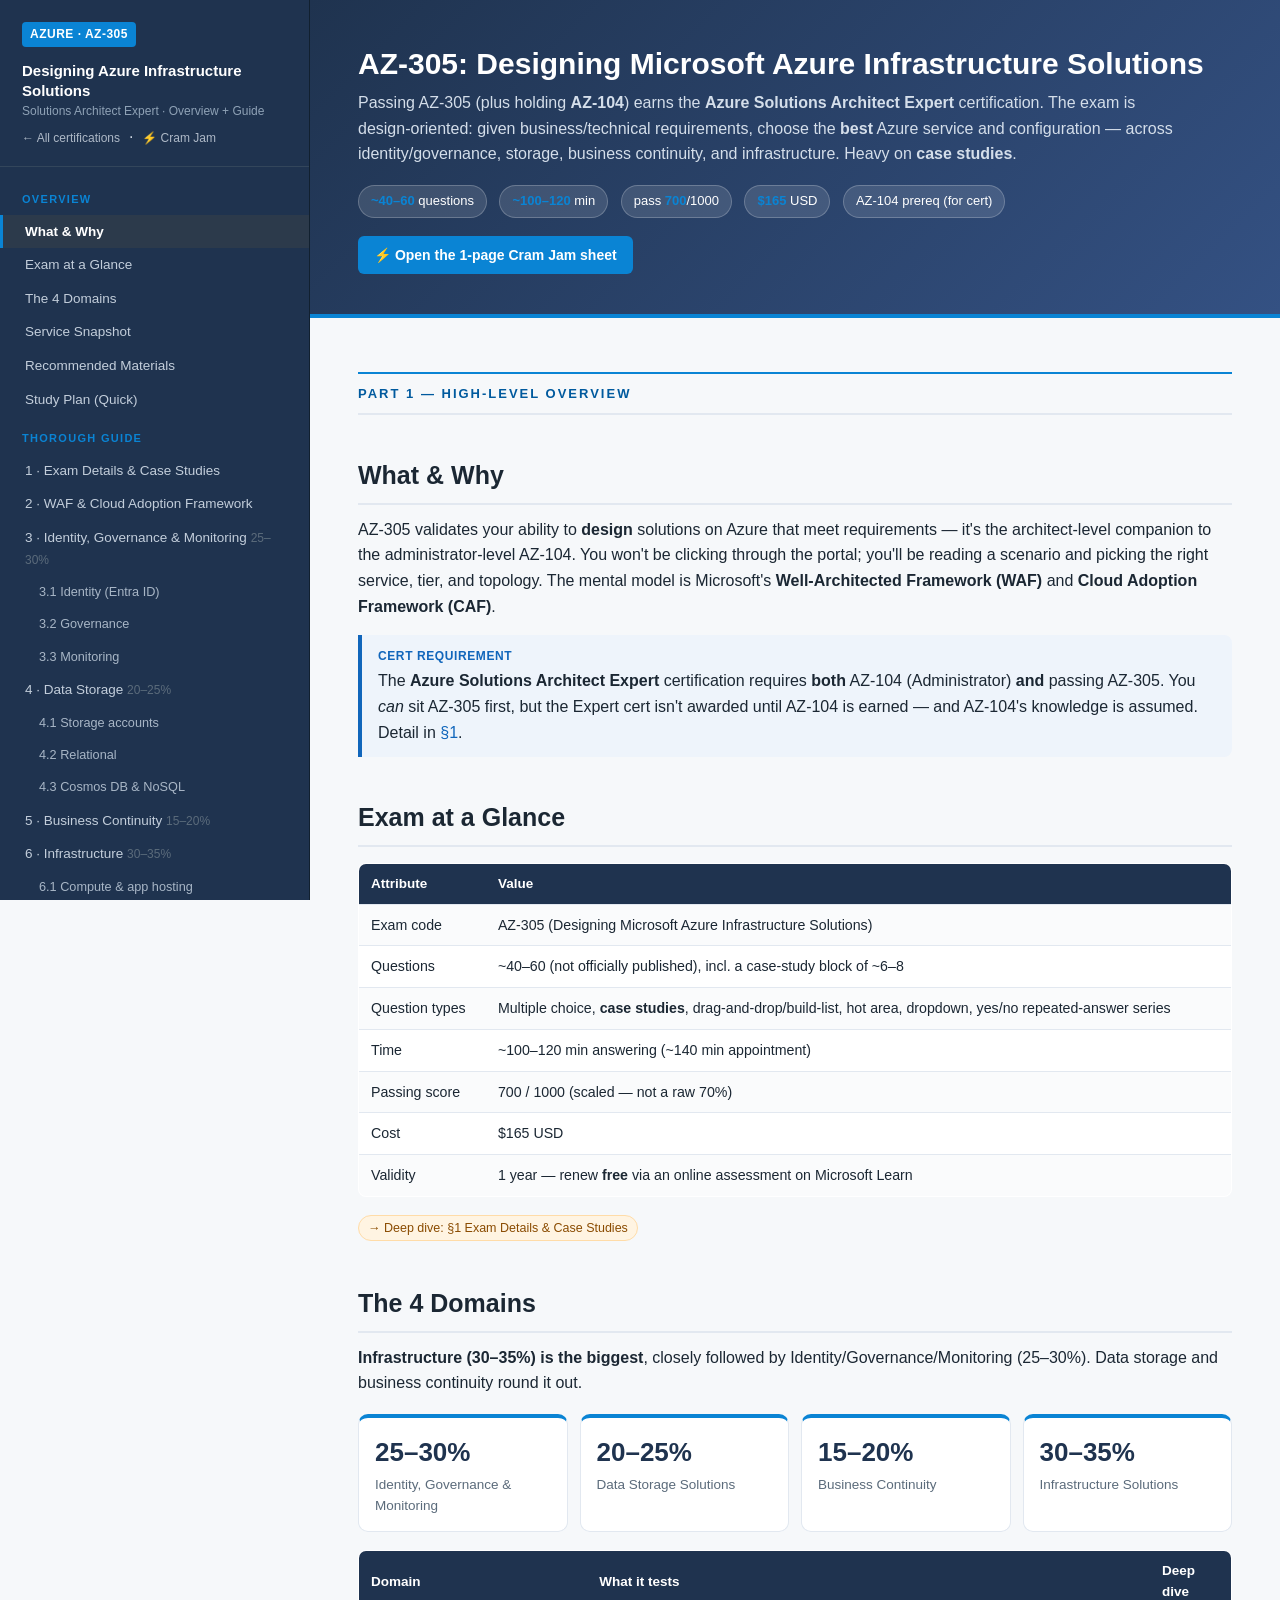
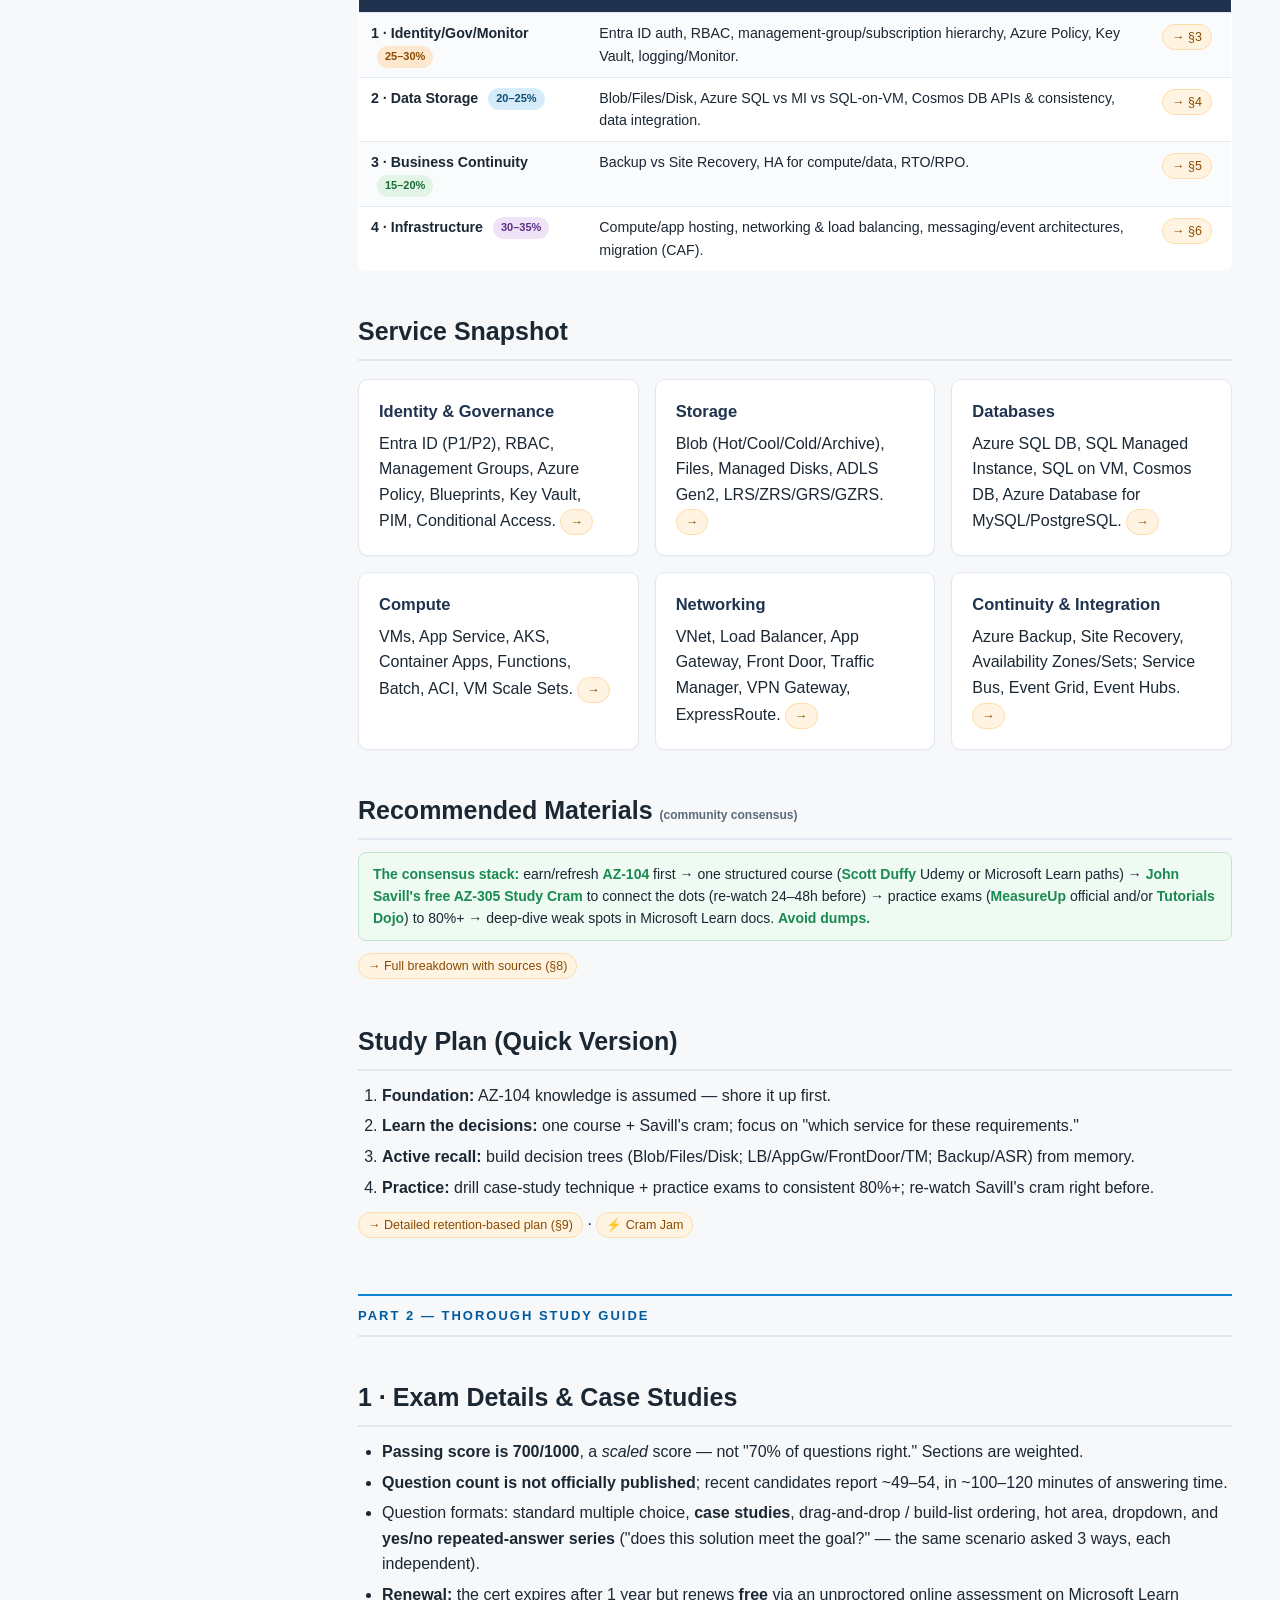
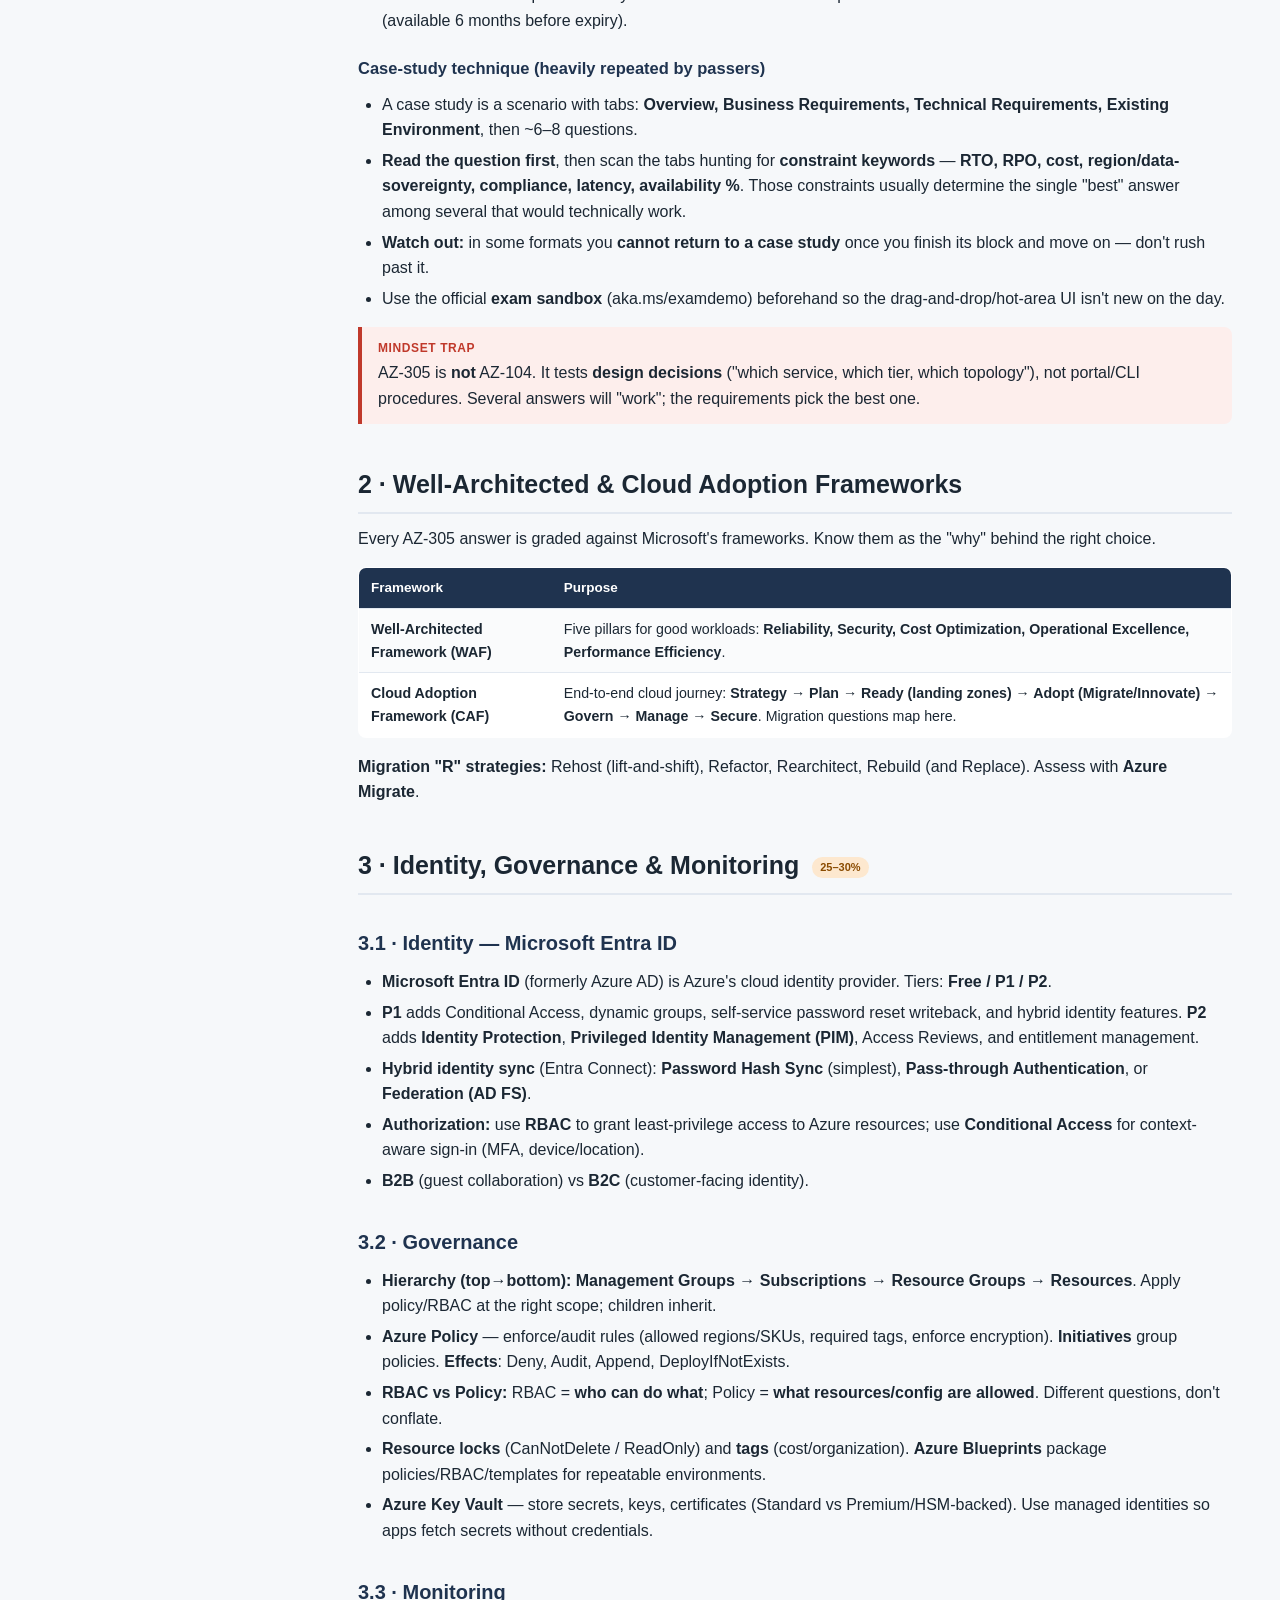
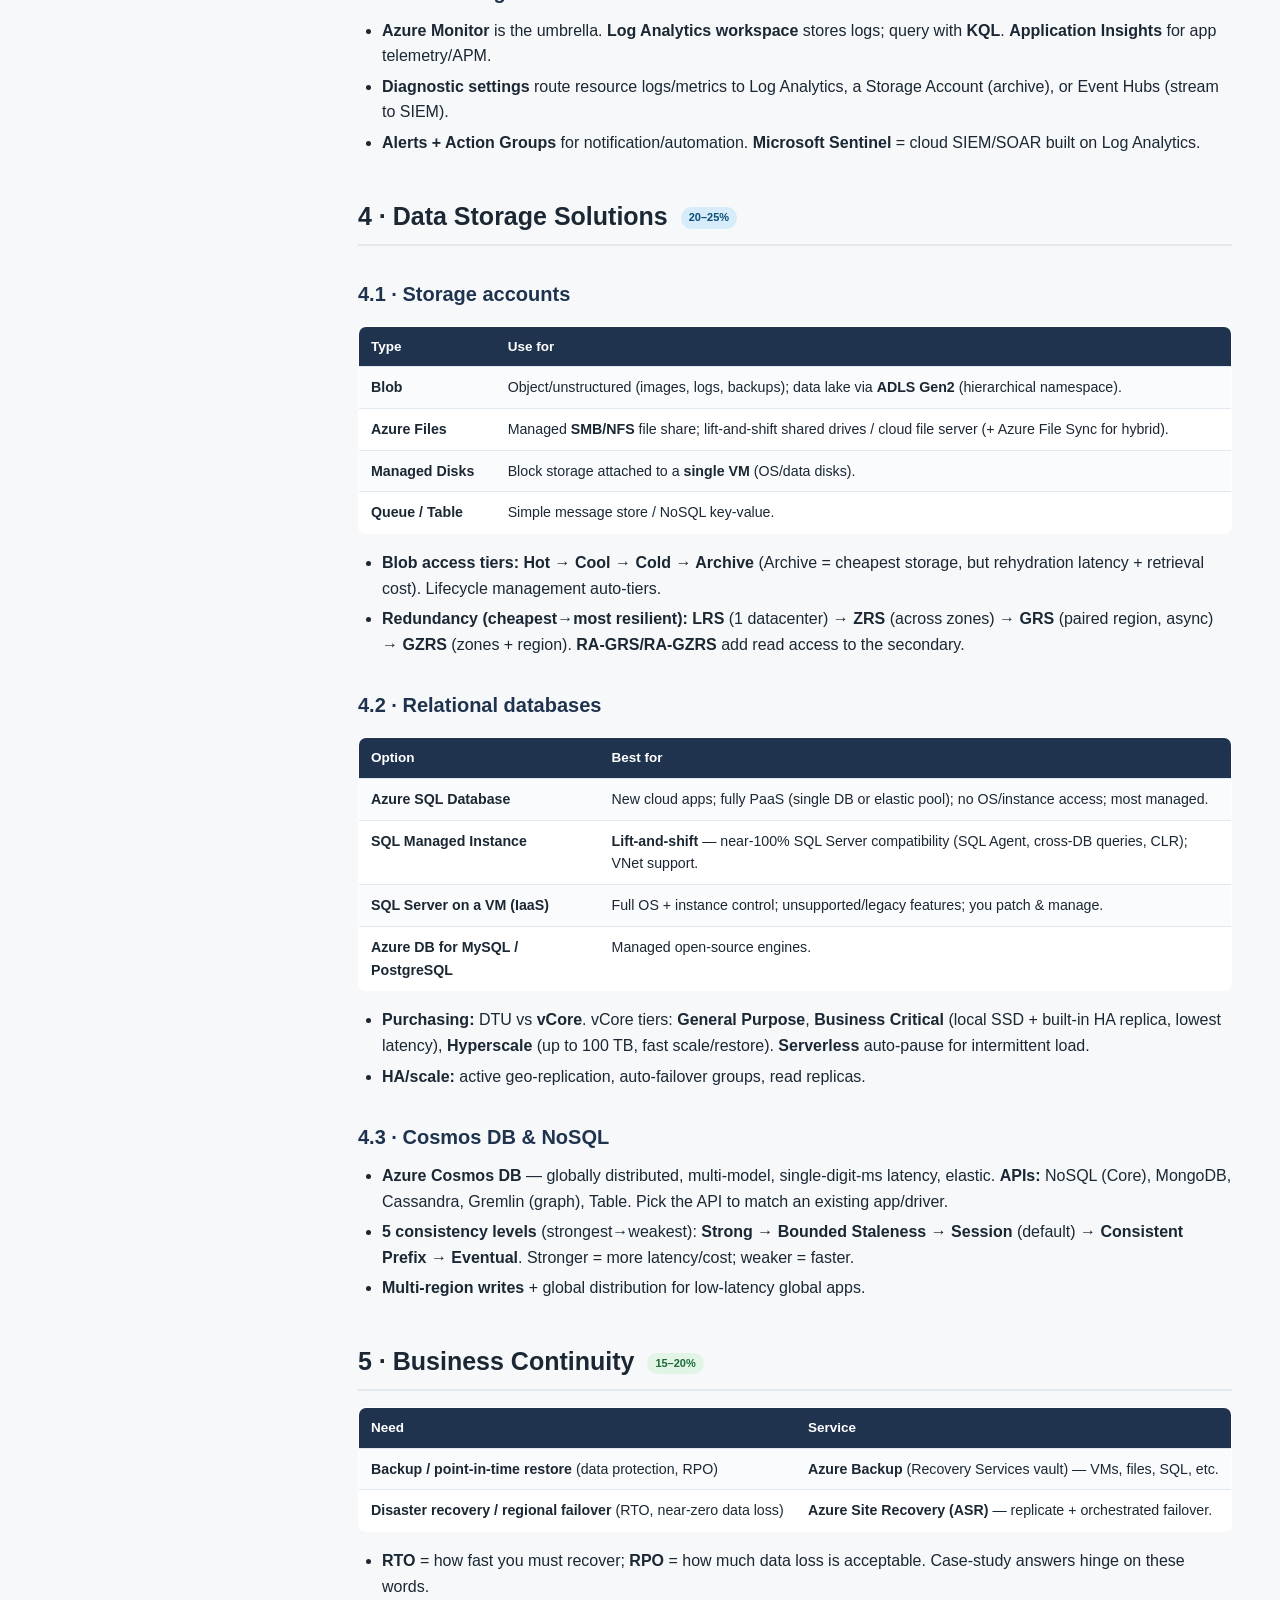
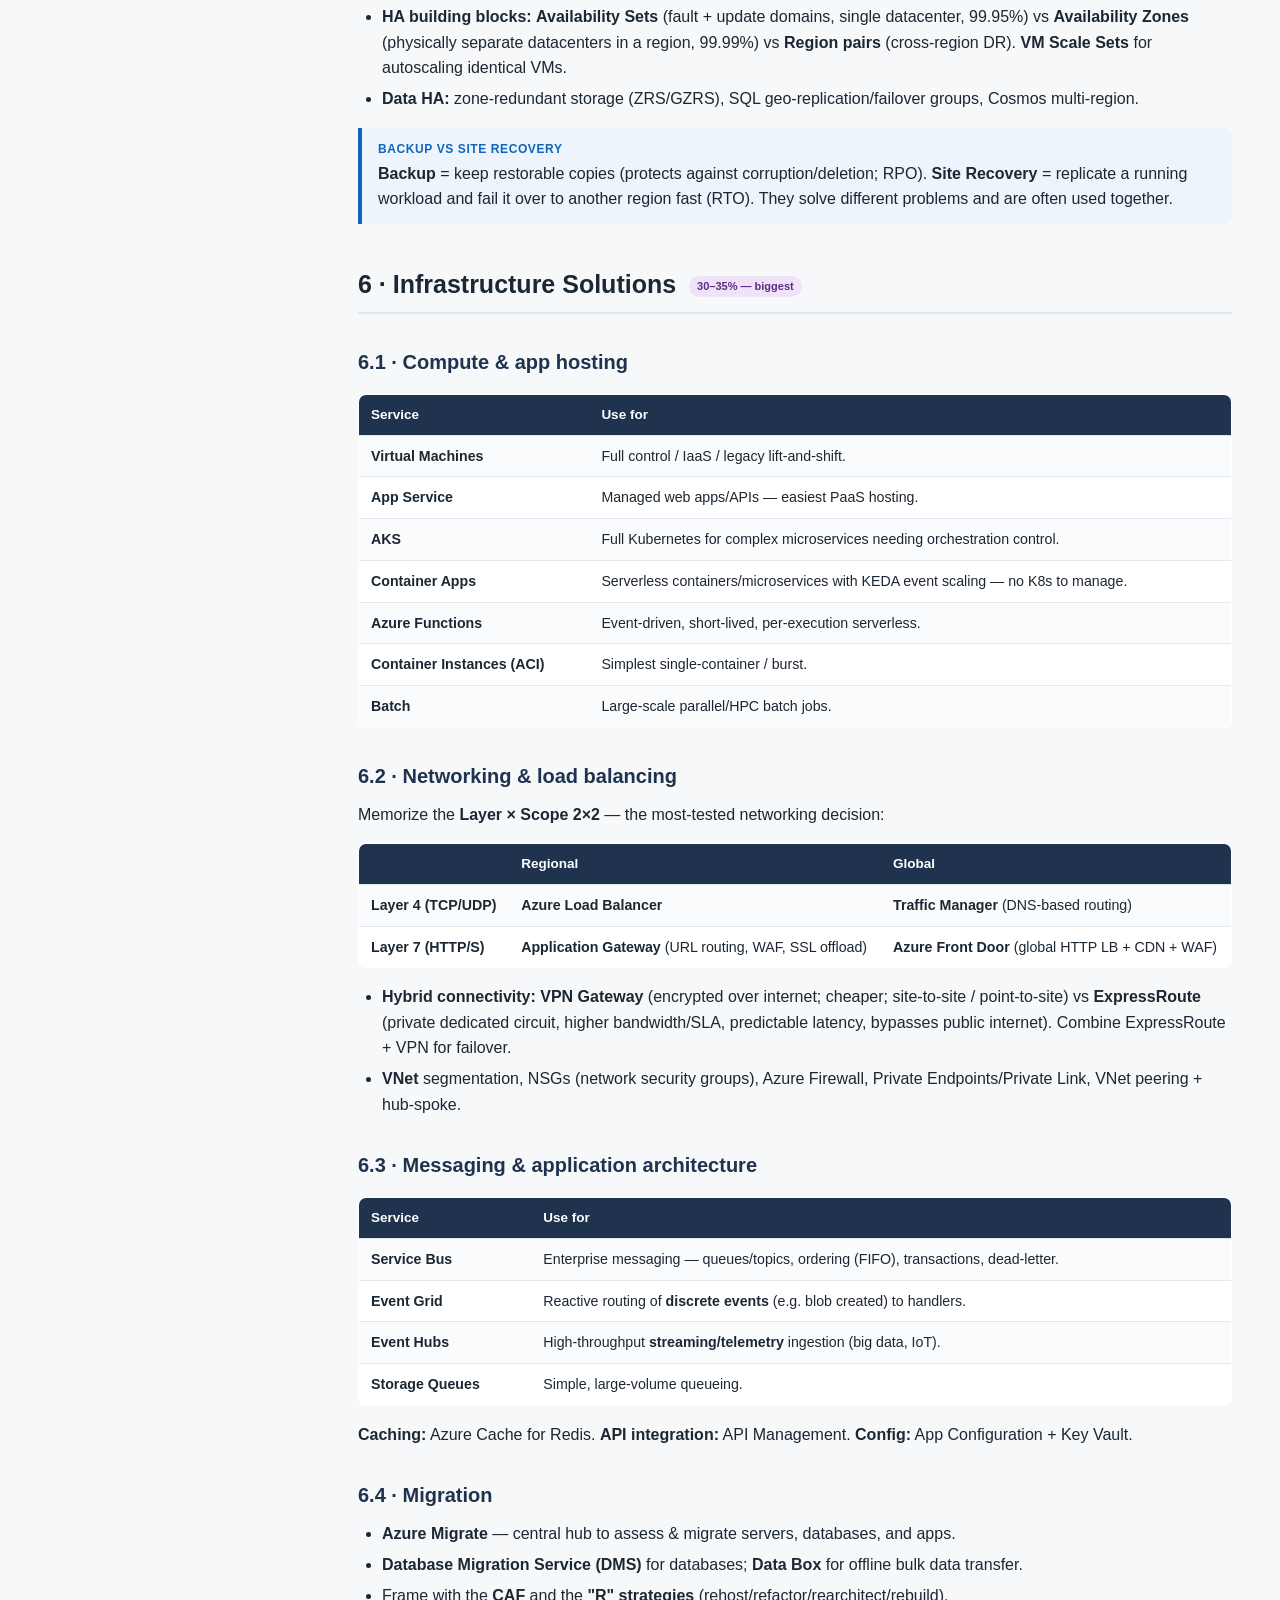
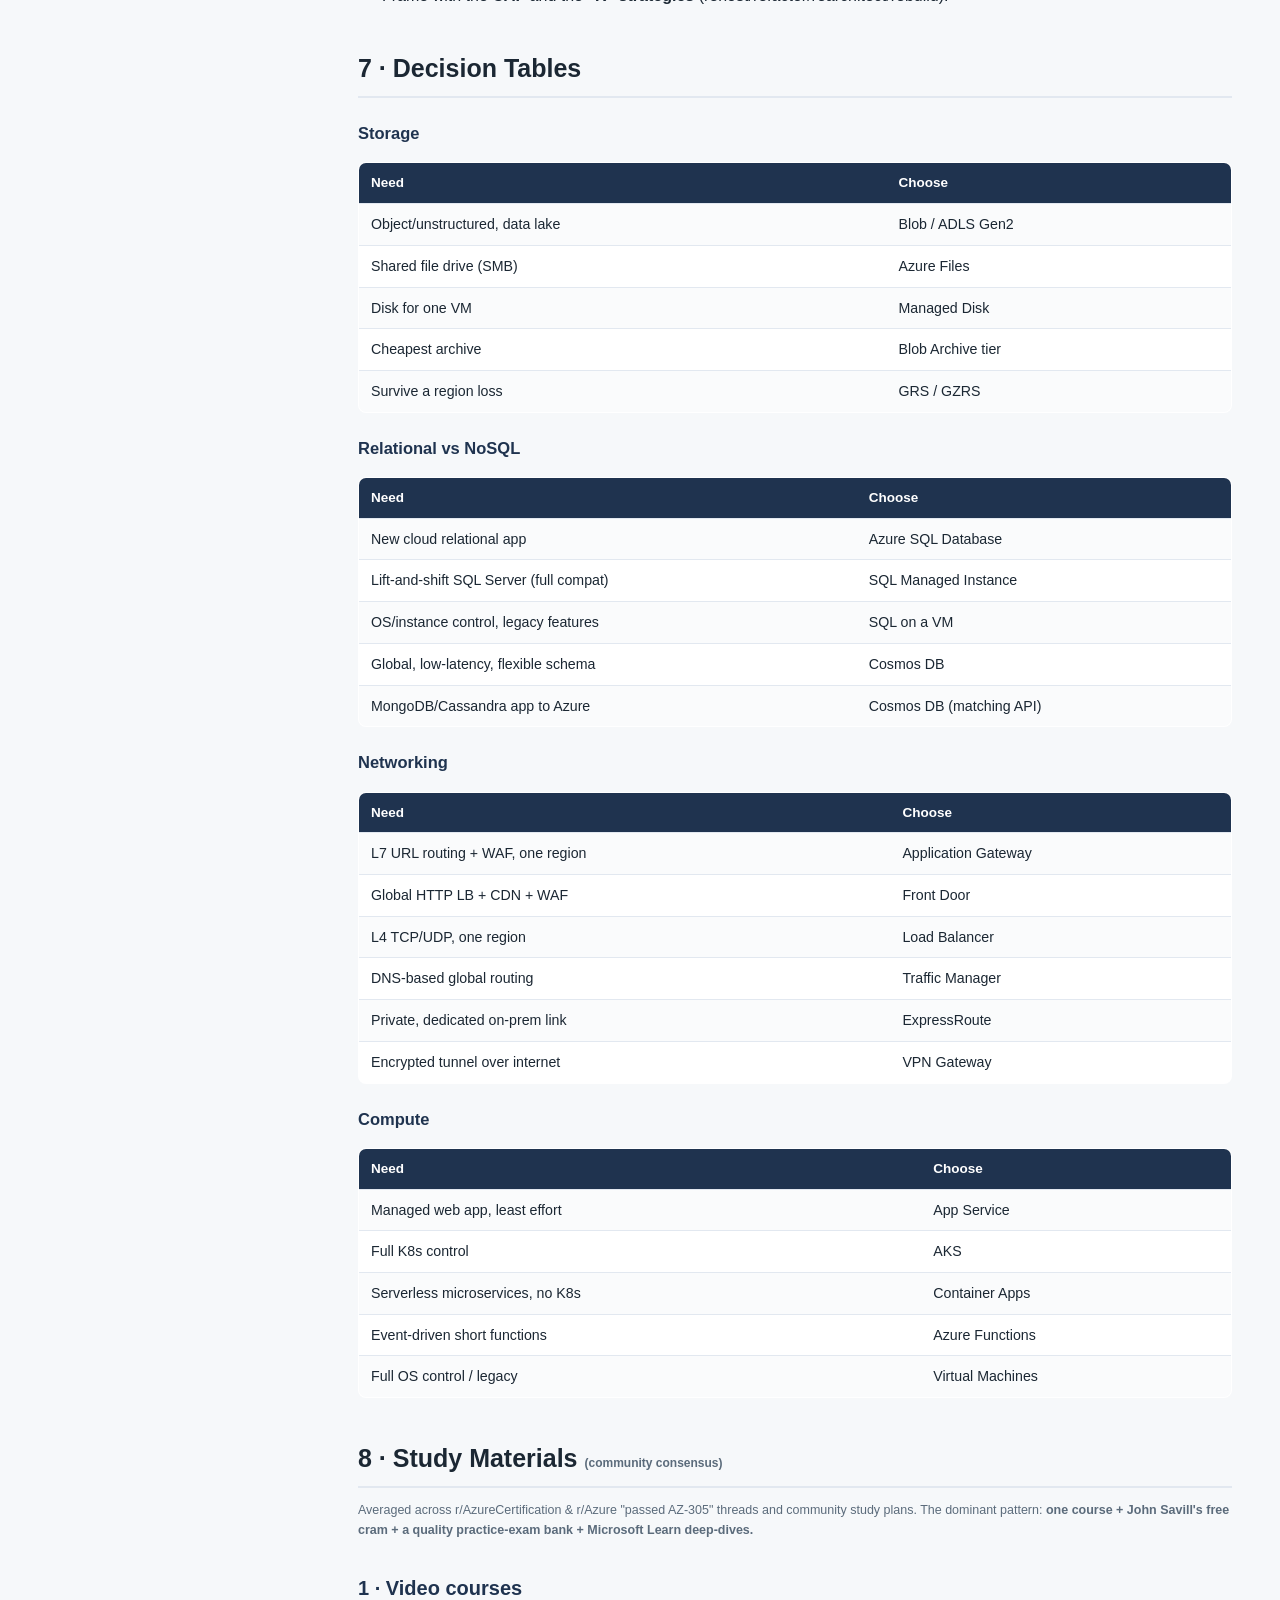
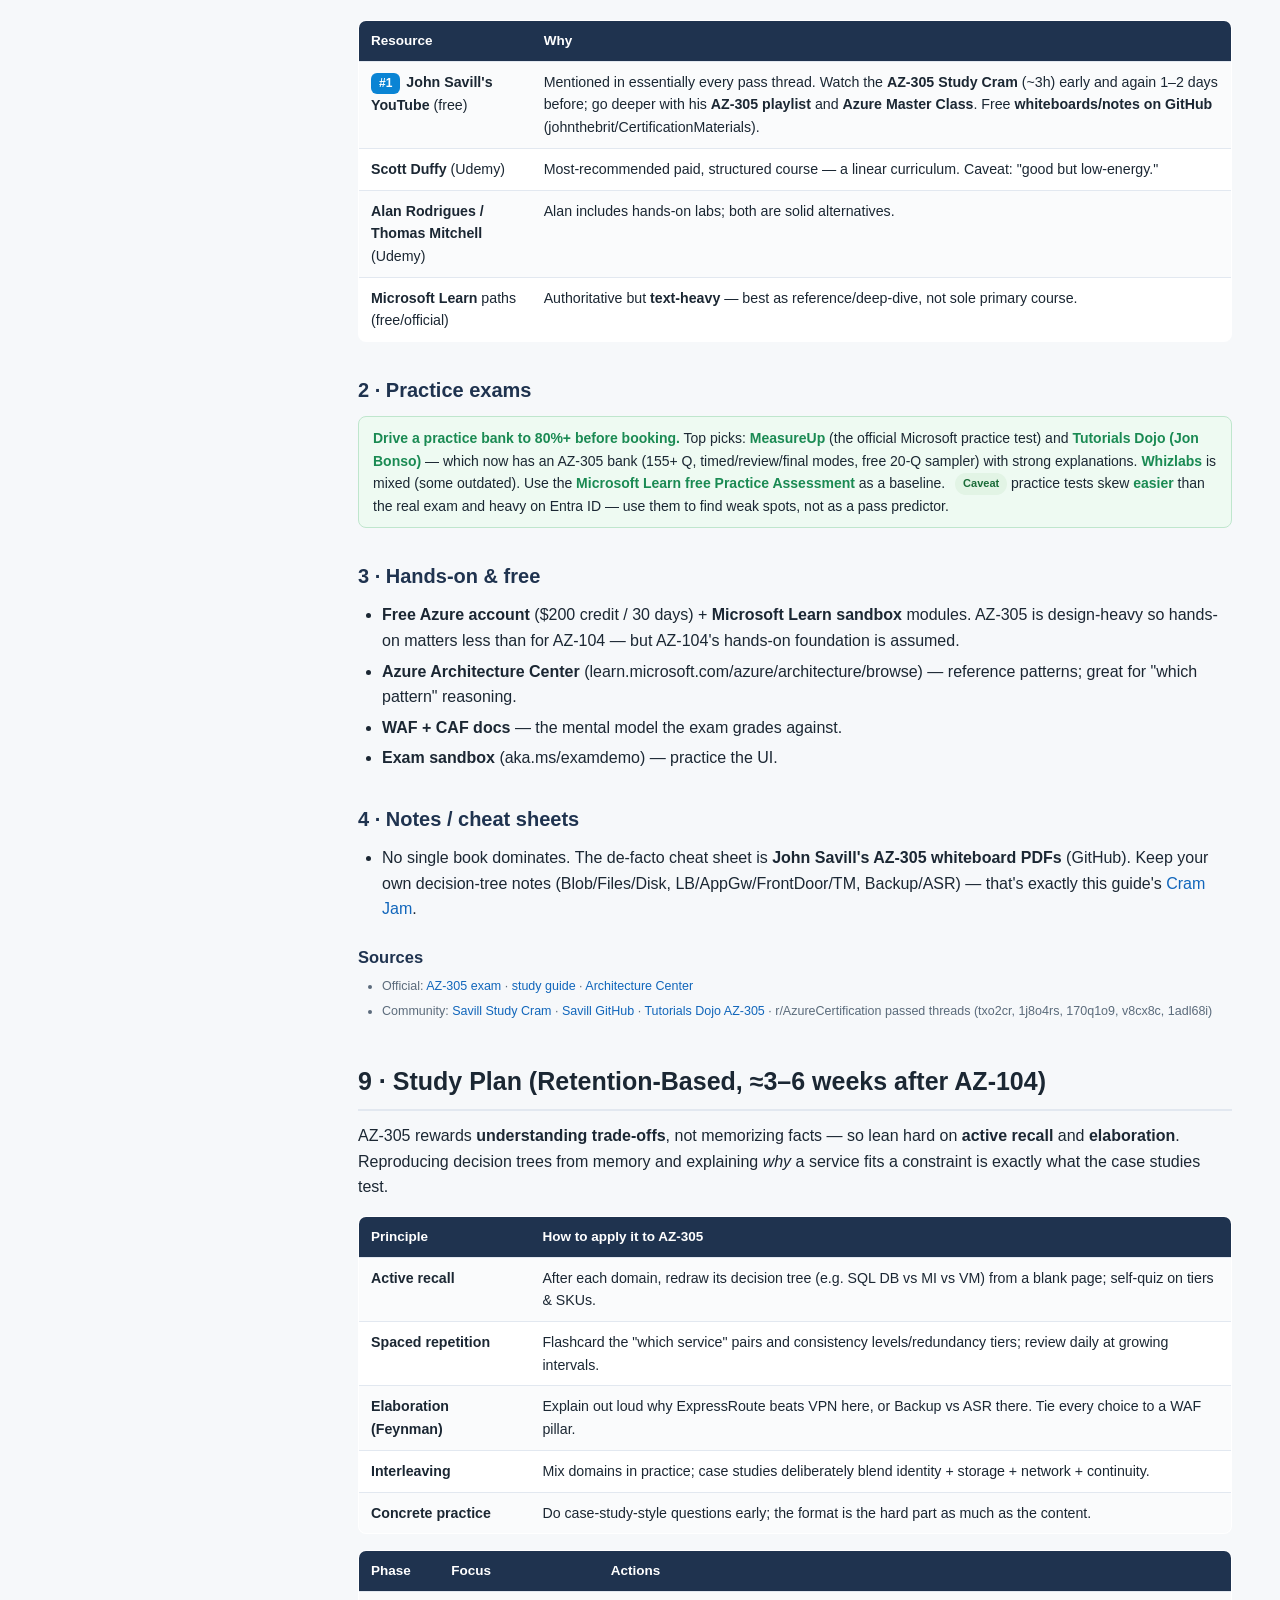
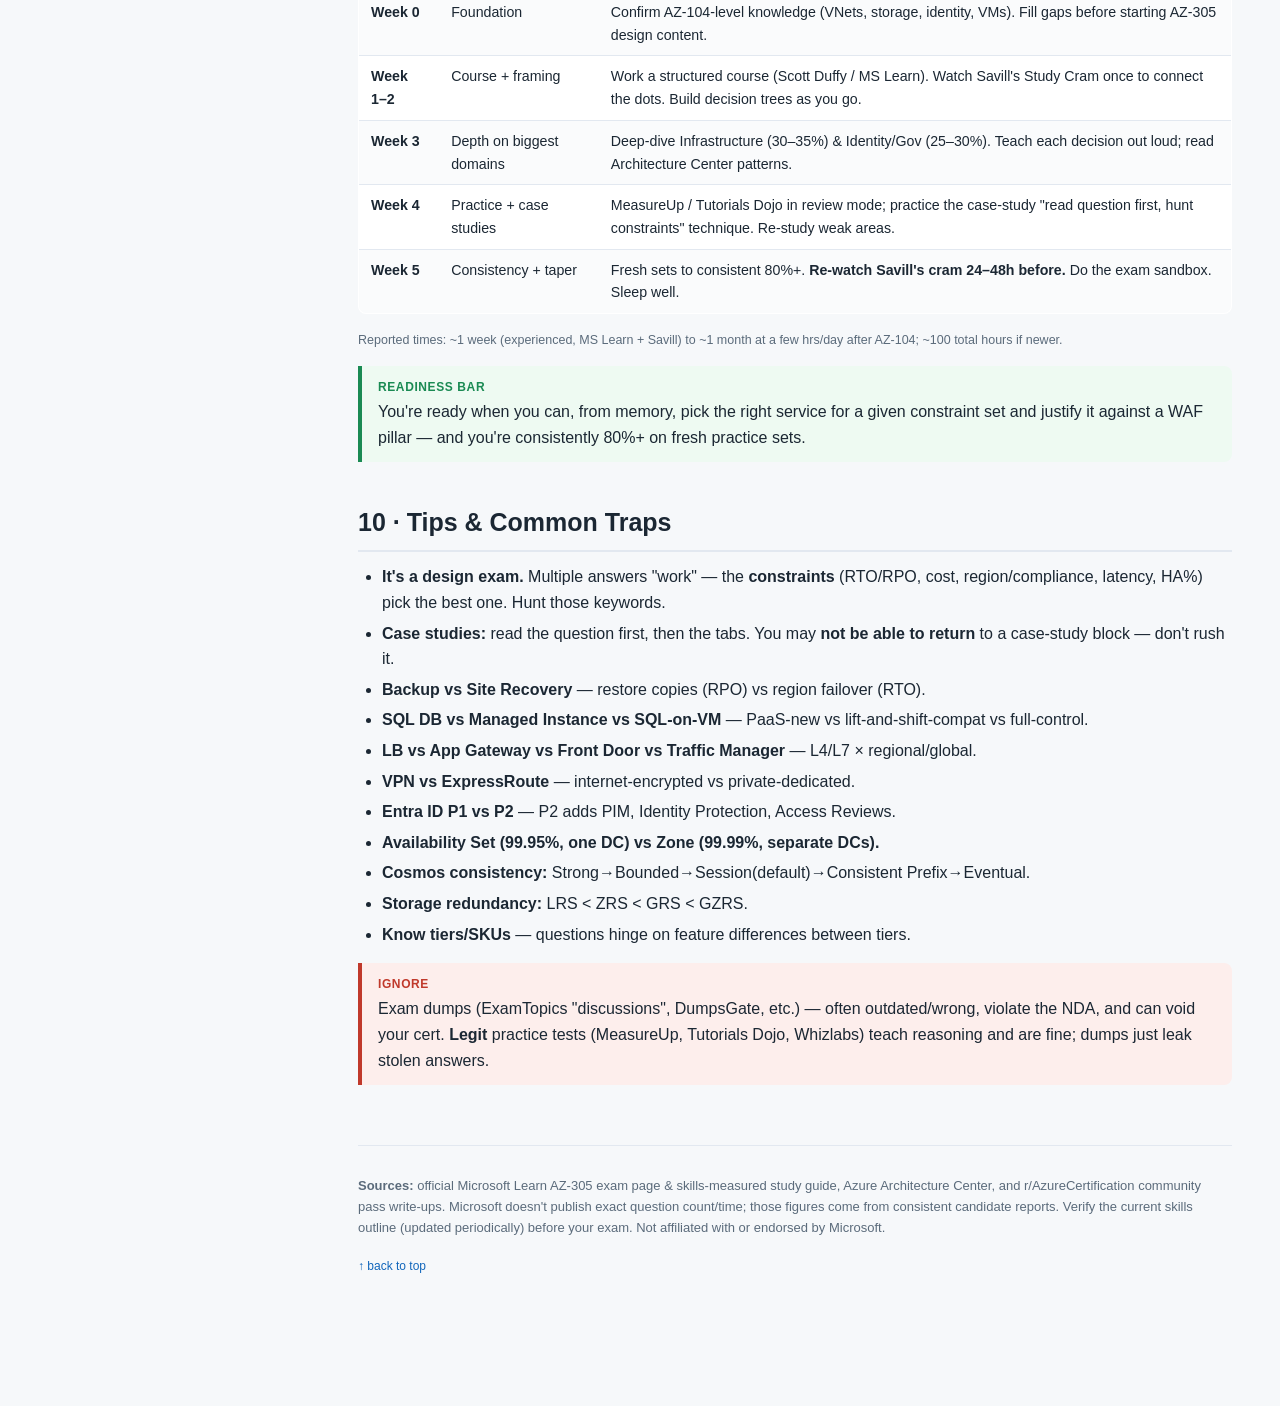
==== az-305/index.html @ c772eaa3 "Add Splunk, Security+, AZ-305, Terraform guides + cram sheets; update README Four new certification " ====
<!DOCTYPE html>
<html lang="en">
<head>
<meta charset="UTF-8">
<meta name="viewport" content="width=device-width, initial-scale=1.0">
<title>AZ-305 Designing Azure Infrastructure Solutions — Study Guide</title>
<link rel="stylesheet" href="../assets/style.css">
</head>
<body class="theme-azure">
<div class="layout">

  <nav class="sidebar" id="sidebar">
    <div class="brand">
      <span class="logo">AZURE · AZ-305</span>
      <h1>Designing Azure Infrastructure Solutions</h1>
      <div class="sub">Solutions Architect Expert · Overview + Guide</div>
      <a class="home" href="../index.html">← All certifications</a> &nbsp;·&nbsp; <a class="home" href="cram.html">⚡ Cram Jam</a>
    </div>
    <div class="toc" id="toc">
      <div class="group-label">Overview</div>
      <a href="#ov-intro">What &amp; Why</a>
      <a href="#ov-glance">Exam at a Glance</a>
      <a href="#ov-domains">The 4 Domains</a>
      <a href="#ov-services">Service Snapshot</a>
      <a href="#ov-materials">Recommended Materials</a>
      <a href="#ov-plan">Study Plan (Quick)</a>

      <div class="group-label">Thorough Guide</div>
      <a href="#t-exam">1 · Exam Details &amp; Case Studies</a>
      <a href="#t-frameworks">2 · WAF &amp; Cloud Adoption Framework</a>
      <a href="#t-d1">3 · Identity, Governance &amp; Monitoring <span class="kbd">25–30%</span></a>
      <a href="#d1-identity" class="lvl2">3.1 Identity (Entra ID)</a>
      <a href="#d1-gov" class="lvl2">3.2 Governance</a>
      <a href="#d1-mon" class="lvl2">3.3 Monitoring</a>
      <a href="#t-d2">4 · Data Storage <span class="kbd">20–25%</span></a>
      <a href="#d2-storage" class="lvl2">4.1 Storage accounts</a>
      <a href="#d2-rel" class="lvl2">4.2 Relational</a>
      <a href="#d2-nosql" class="lvl2">4.3 Cosmos DB &amp; NoSQL</a>
      <a href="#t-d3">5 · Business Continuity <span class="kbd">15–20%</span></a>
      <a href="#t-d4">6 · Infrastructure <span class="kbd">30–35%</span></a>
      <a href="#d4-compute" class="lvl2">6.1 Compute &amp; app hosting</a>
      <a href="#d4-network" class="lvl2">6.2 Networking &amp; LB</a>
      <a href="#d4-app" class="lvl2">6.3 Messaging &amp; app arch</a>
      <a href="#d4-migrate" class="lvl2">6.4 Migration</a>
      <a href="#t-decision">7 · Decision Tables</a>
      <a href="#t-materials">8 · Study Materials</a>
      <a href="#t-plan">9 · Study Plan (Retention)</a>
      <a href="#t-tips">10 · Tips &amp; Traps</a>
    </div>
  </nav>

  <main class="content">
    <div class="hero">
      <h1>AZ-305: Designing Microsoft Azure Infrastructure Solutions</h1>
      <p>Passing AZ-305 (plus holding <b>AZ-104</b>) earns the <b>Azure Solutions Architect Expert</b> certification. The exam is design-oriented: given business/technical requirements, choose the <b>best</b> Azure service and configuration — across identity/governance, storage, business continuity, and infrastructure. Heavy on <b>case studies</b>.</p>
      <span class="pill"><b>~40–60</b> questions</span>
      <span class="pill"><b>~100–120</b> min</span>
      <span class="pill">pass <b>700</b>/1000</span>
      <span class="pill"><b>$165</b> USD</span>
      <span class="pill">AZ-104 prereq (for cert)</span>
      <div><a class="crambtn" href="cram.html">⚡ Open the 1-page Cram Jam sheet</a></div>
    </div>

    <!-- OVERVIEW -->
    <h2 class="part">Part 1 — High-Level Overview</h2>

    <section id="ov-intro">
      <h2>What &amp; Why</h2>
      <p>AZ-305 validates your ability to <b>design</b> solutions on Azure that meet requirements — it's the architect-level companion to the administrator-level AZ-104. You won't be clicking through the portal; you'll be reading a scenario and picking the right service, tier, and topology. The mental model is Microsoft's <b>Well-Architected Framework (WAF)</b> and <b>Cloud Adoption Framework (CAF)</b>.</p>
      <div class="callout note"><span class="lbl">Cert requirement</span> The <b>Azure Solutions Architect Expert</b> certification requires <b>both</b> AZ-104 (Administrator) <b>and</b> passing AZ-305. You <i>can</i> sit AZ-305 first, but the Expert cert isn't awarded until AZ-104 is earned — and AZ-104's knowledge is assumed. Detail in <a href="#t-exam">§1</a>.</div>
    </section>

    <section id="ov-glance">
      <h2>Exam at a Glance</h2>
      <table>
        <tr><th>Attribute</th><th>Value</th></tr>
        <tr><td>Exam code</td><td>AZ-305 (Designing Microsoft Azure Infrastructure Solutions)</td></tr>
        <tr><td>Questions</td><td>~40–60 (not officially published), incl. a case-study block of ~6–8</td></tr>
        <tr><td>Question types</td><td>Multiple choice, <b>case studies</b>, drag-and-drop/build-list, hot area, dropdown, yes/no repeated-answer series</td></tr>
        <tr><td>Time</td><td>~100–120 min answering (~140 min appointment)</td></tr>
        <tr><td>Passing score</td><td>700 / 1000 (scaled — not a raw 70%)</td></tr>
        <tr><td>Cost</td><td>$165 USD</td></tr>
        <tr><td>Validity</td><td>1 year — renew <b>free</b> via an online assessment on Microsoft Learn</td></tr>
      </table>
      <p><a class="jump" href="#t-exam">→ Deep dive: §1 Exam Details &amp; Case Studies</a></p>
    </section>

    <section id="ov-domains">
      <h2>The 4 Domains</h2>
      <p><b>Infrastructure (30–35%) is the biggest</b>, closely followed by Identity/Governance/Monitoring (25–30%). Data storage and business continuity round it out.</p>
      <div class="domain-band">
        <div class="db"><div class="pct">25–30%</div><div class="nm">Identity, Governance &amp; Monitoring</div></div>
        <div class="db"><div class="pct">20–25%</div><div class="nm">Data Storage Solutions</div></div>
        <div class="db"><div class="pct">15–20%</div><div class="nm">Business Continuity</div></div>
        <div class="db"><div class="pct">30–35%</div><div class="nm">Infrastructure Solutions</div></div>
      </div>
      <table>
        <tr><th>Domain</th><th>What it tests</th><th>Deep dive</th></tr>
        <tr><td><b>1 · Identity/Gov/Monitor</b> <span class="tag d1">25–30%</span></td><td>Entra ID auth, RBAC, management-group/subscription hierarchy, Azure Policy, Key Vault, logging/Monitor.</td><td><a class="jump" href="#t-d1">→ §3</a></td></tr>
        <tr><td><b>2 · Data Storage</b> <span class="tag d2">20–25%</span></td><td>Blob/Files/Disk, Azure SQL vs MI vs SQL-on-VM, Cosmos DB APIs &amp; consistency, data integration.</td><td><a class="jump" href="#t-d2">→ §4</a></td></tr>
        <tr><td><b>3 · Business Continuity</b> <span class="tag d3">15–20%</span></td><td>Backup vs Site Recovery, HA for compute/data, RTO/RPO.</td><td><a class="jump" href="#t-d3">→ §5</a></td></tr>
        <tr><td><b>4 · Infrastructure</b> <span class="tag d4">30–35%</span></td><td>Compute/app hosting, networking &amp; load balancing, messaging/event architectures, migration (CAF).</td><td><a class="jump" href="#t-d4">→ §6</a></td></tr>
      </table>
    </section>

    <section id="ov-services">
      <h2>Service Snapshot</h2>
      <div class="grid">
        <div class="card"><h4>Identity &amp; Governance</h4>Entra ID (P1/P2), RBAC, Management Groups, Azure Policy, Blueprints, Key Vault, PIM, Conditional Access. <a class="jump" href="#t-d1">→</a></div>
        <div class="card"><h4>Storage</h4>Blob (Hot/Cool/Cold/Archive), Files, Managed Disks, ADLS Gen2, LRS/ZRS/GRS/GZRS. <a class="jump" href="#d2-storage">→</a></div>
        <div class="card"><h4>Databases</h4>Azure SQL DB, SQL Managed Instance, SQL on VM, Cosmos DB, Azure Database for MySQL/PostgreSQL. <a class="jump" href="#d2-rel">→</a></div>
        <div class="card"><h4>Compute</h4>VMs, App Service, AKS, Container Apps, Functions, Batch, ACI, VM Scale Sets. <a class="jump" href="#d4-compute">→</a></div>
        <div class="card"><h4>Networking</h4>VNet, Load Balancer, App Gateway, Front Door, Traffic Manager, VPN Gateway, ExpressRoute. <a class="jump" href="#d4-network">→</a></div>
        <div class="card"><h4>Continuity &amp; Integration</h4>Azure Backup, Site Recovery, Availability Zones/Sets; Service Bus, Event Grid, Event Hubs. <a class="jump" href="#t-d3">→</a></div>
      </div>
    </section>

    <section id="ov-materials">
      <h2>Recommended Materials <span class="kbd">(community consensus)</span></h2>
      <div class="consensus"><b>The consensus stack:</b> earn/refresh <b>AZ-104</b> first → one structured course (<b>Scott Duffy</b> Udemy or Microsoft Learn paths) → <b>John Savill's free AZ-305 Study Cram</b> to connect the dots (re-watch 24–48h before) → practice exams (<b>MeasureUp</b> official and/or <b>Tutorials Dojo</b>) to 80%+ → deep-dive weak spots in Microsoft Learn docs. <b>Avoid dumps.</b></div>
      <p><a class="jump" href="#t-materials">→ Full breakdown with sources (§8)</a></p>
    </section>

    <section id="ov-plan">
      <h2>Study Plan (Quick Version)</h2>
      <ol>
        <li><b>Foundation:</b> AZ-104 knowledge is assumed — shore it up first.</li>
        <li><b>Learn the decisions:</b> one course + Savill's cram; focus on "which service for these requirements."</li>
        <li><b>Active recall:</b> build decision trees (Blob/Files/Disk; LB/AppGw/FrontDoor/TM; Backup/ASR) from memory.</li>
        <li><b>Practice:</b> drill case-study technique + practice exams to consistent 80%+; re-watch Savill's cram right before.</li>
      </ol>
      <p><a class="jump" href="#t-plan">→ Detailed retention-based plan (§9)</a> · <a class="jump" href="cram.html">⚡ Cram Jam</a></p>
    </section>

    <!-- THOROUGH -->
    <h2 class="part">Part 2 — Thorough Study Guide</h2>

    <section id="t-exam">
      <h2>1 · Exam Details &amp; Case Studies</h2>
      <ul>
        <li><b>Passing score is 700/1000</b>, a <i>scaled</i> score — not "70% of questions right." Sections are weighted.</li>
        <li><b>Question count is not officially published</b>; recent candidates report ~49–54, in ~100–120 minutes of answering time.</li>
        <li>Question formats: standard multiple choice, <b>case studies</b>, drag-and-drop / build-list ordering, hot area, dropdown, and <b>yes/no repeated-answer series</b> ("does this solution meet the goal?" — the same scenario asked 3 ways, each independent).</li>
        <li><b>Renewal:</b> the cert expires after 1 year but renews <b>free</b> via an unproctored online assessment on Microsoft Learn (available 6 months before expiry).</li>
      </ul>
      <h4>Case-study technique (heavily repeated by passers)</h4>
      <ul>
        <li>A case study is a scenario with tabs: <b>Overview, Business Requirements, Technical Requirements, Existing Environment</b>, then ~6–8 questions.</li>
        <li><b>Read the question first</b>, then scan the tabs hunting for <b>constraint keywords</b> — <b>RTO, RPO, cost, region/data-sovereignty, compliance, latency, availability %</b>. Those constraints usually determine the single "best" answer among several that would technically work.</li>
        <li><b>Watch out:</b> in some formats you <b>cannot return to a case study</b> once you finish its block and move on — don't rush past it.</li>
        <li>Use the official <b>exam sandbox</b> (aka.ms/examdemo) beforehand so the drag-and-drop/hot-area UI isn't new on the day.</li>
      </ul>
      <div class="callout trap"><span class="lbl">Mindset trap</span> AZ-305 is <b>not</b> AZ-104. It tests <b>design decisions</b> ("which service, which tier, which topology"), not portal/CLI procedures. Several answers will "work"; the requirements pick the best one.</div>
    </section>

    <section id="t-frameworks">
      <h2>2 · Well-Architected &amp; Cloud Adoption Frameworks</h2>
      <p>Every AZ-305 answer is graded against Microsoft's frameworks. Know them as the "why" behind the right choice.</p>
      <table>
        <tr><th>Framework</th><th>Purpose</th></tr>
        <tr><td><b>Well-Architected Framework (WAF)</b></td><td>Five pillars for good workloads: <b>Reliability, Security, Cost Optimization, Operational Excellence, Performance Efficiency</b>.</td></tr>
        <tr><td><b>Cloud Adoption Framework (CAF)</b></td><td>End-to-end cloud journey: <b>Strategy → Plan → Ready (landing zones) → Adopt (Migrate/Innovate) → Govern → Manage → Secure</b>. Migration questions map here.</td></tr>
      </table>
      <p><b>Migration "R" strategies:</b> Rehost (lift-and-shift), Refactor, Rearchitect, Rebuild (and Replace). Assess with <b>Azure Migrate</b>.</p>
    </section>

    <!-- DOMAIN 1 -->
    <section id="t-d1">
      <h2>3 · Identity, Governance &amp; Monitoring <span class="tag d1">25–30%</span></h2>

      <h3 id="d1-identity">3.1 · Identity — Microsoft Entra ID</h3>
      <ul>
        <li><b>Microsoft Entra ID</b> (formerly Azure AD) is Azure's cloud identity provider. Tiers: <b>Free / P1 / P2</b>.</li>
        <li><b>P1</b> adds Conditional Access, dynamic groups, self-service password reset writeback, and hybrid identity features. <b>P2</b> adds <b>Identity Protection</b>, <b>Privileged Identity Management (PIM)</b>, Access Reviews, and entitlement management.</li>
        <li><b>Hybrid identity sync</b> (Entra Connect): <b>Password Hash Sync</b> (simplest), <b>Pass-through Authentication</b>, or <b>Federation (AD FS)</b>.</li>
        <li><b>Authorization:</b> use <b>RBAC</b> to grant least-privilege access to Azure resources; use <b>Conditional Access</b> for context-aware sign-in (MFA, device/location).</li>
        <li><b>B2B</b> (guest collaboration) vs <b>B2C</b> (customer-facing identity).</li>
      </ul>

      <h3 id="d1-gov">3.2 · Governance</h3>
      <ul>
        <li><b>Hierarchy (top→bottom):</b> <b>Management Groups → Subscriptions → Resource Groups → Resources</b>. Apply policy/RBAC at the right scope; children inherit.</li>
        <li><b>Azure Policy</b> — enforce/audit rules (allowed regions/SKUs, required tags, enforce encryption). <b>Initiatives</b> group policies. <b>Effects</b>: Deny, Audit, Append, DeployIfNotExists.</li>
        <li><b>RBAC vs Policy:</b> RBAC = <b>who can do what</b>; Policy = <b>what resources/config are allowed</b>. Different questions, don't conflate.</li>
        <li><b>Resource locks</b> (CanNotDelete / ReadOnly) and <b>tags</b> (cost/organization). <b>Azure Blueprints</b> package policies/RBAC/templates for repeatable environments.</li>
        <li><b>Azure Key Vault</b> — store secrets, keys, certificates (Standard vs Premium/HSM-backed). Use managed identities so apps fetch secrets without credentials.</li>
      </ul>

      <h3 id="d1-mon">3.3 · Monitoring</h3>
      <ul>
        <li><b>Azure Monitor</b> is the umbrella. <b>Log Analytics workspace</b> stores logs; query with <b>KQL</b>. <b>Application Insights</b> for app telemetry/APM.</li>
        <li><b>Diagnostic settings</b> route resource logs/metrics to Log Analytics, a Storage Account (archive), or Event Hubs (stream to SIEM).</li>
        <li><b>Alerts + Action Groups</b> for notification/automation. <b>Microsoft Sentinel</b> = cloud SIEM/SOAR built on Log Analytics.</li>
      </ul>
    </section>

    <!-- DOMAIN 2 -->
    <section id="t-d2">
      <h2>4 · Data Storage Solutions <span class="tag d2">20–25%</span></h2>

      <h3 id="d2-storage">4.1 · Storage accounts</h3>
      <table>
        <tr><th>Type</th><th>Use for</th></tr>
        <tr><td><b>Blob</b></td><td>Object/unstructured (images, logs, backups); data lake via <b>ADLS Gen2</b> (hierarchical namespace).</td></tr>
        <tr><td><b>Azure Files</b></td><td>Managed <b>SMB/NFS</b> file share; lift-and-shift shared drives / cloud file server (+ Azure File Sync for hybrid).</td></tr>
        <tr><td><b>Managed Disks</b></td><td>Block storage attached to a <b>single VM</b> (OS/data disks).</td></tr>
        <tr><td><b>Queue / Table</b></td><td>Simple message store / NoSQL key-value.</td></tr>
      </table>
      <ul>
        <li><b>Blob access tiers:</b> <b>Hot → Cool → Cold → Archive</b> (Archive = cheapest storage, but rehydration latency + retrieval cost). Lifecycle management auto-tiers.</li>
        <li><b>Redundancy (cheapest→most resilient):</b> <b>LRS</b> (1 datacenter) → <b>ZRS</b> (across zones) → <b>GRS</b> (paired region, async) → <b>GZRS</b> (zones + region). <b>RA-GRS/RA-GZRS</b> add read access to the secondary.</li>
      </ul>

      <h3 id="d2-rel">4.2 · Relational databases</h3>
      <table>
        <tr><th>Option</th><th>Best for</th></tr>
        <tr><td><b>Azure SQL Database</b></td><td>New cloud apps; fully PaaS (single DB or elastic pool); no OS/instance access; most managed.</td></tr>
        <tr><td><b>SQL Managed Instance</b></td><td><b>Lift-and-shift</b> — near-100% SQL Server compatibility (SQL Agent, cross-DB queries, CLR); VNet support.</td></tr>
        <tr><td><b>SQL Server on a VM (IaaS)</b></td><td>Full OS + instance control; unsupported/legacy features; you patch &amp; manage.</td></tr>
        <tr><td><b>Azure DB for MySQL / PostgreSQL</b></td><td>Managed open-source engines.</td></tr>
      </table>
      <ul>
        <li><b>Purchasing:</b> DTU vs <b>vCore</b>. vCore tiers: <b>General Purpose</b>, <b>Business Critical</b> (local SSD + built-in HA replica, lowest latency), <b>Hyperscale</b> (up to 100 TB, fast scale/restore). <b>Serverless</b> auto-pause for intermittent load.</li>
        <li><b>HA/scale:</b> active geo-replication, auto-failover groups, read replicas.</li>
      </ul>

      <h3 id="d2-nosql">4.3 · Cosmos DB &amp; NoSQL</h3>
      <ul>
        <li><b>Azure Cosmos DB</b> — globally distributed, multi-model, single-digit-ms latency, elastic. <b>APIs:</b> NoSQL (Core), MongoDB, Cassandra, Gremlin (graph), Table. Pick the API to match an existing app/driver.</li>
        <li><b>5 consistency levels</b> (strongest→weakest): <b>Strong → Bounded Staleness → Session</b> (default) <b>→ Consistent Prefix → Eventual</b>. Stronger = more latency/cost; weaker = faster.</li>
        <li><b>Multi-region writes</b> + global distribution for low-latency global apps.</li>
      </ul>
    </section>

    <!-- DOMAIN 3 -->
    <section id="t-d3">
      <h2>5 · Business Continuity <span class="tag d3">15–20%</span></h2>
      <table>
        <tr><th>Need</th><th>Service</th></tr>
        <tr><td><b>Backup / point-in-time restore</b> (data protection, RPO)</td><td><b>Azure Backup</b> (Recovery Services vault) — VMs, files, SQL, etc.</td></tr>
        <tr><td><b>Disaster recovery / regional failover</b> (RTO, near-zero data loss)</td><td><b>Azure Site Recovery (ASR)</b> — replicate + orchestrated failover.</td></tr>
      </table>
      <ul>
        <li><b>RTO</b> = how fast you must recover; <b>RPO</b> = how much data loss is acceptable. Case-study answers hinge on these words.</li>
        <li><b>HA building blocks:</b> <b>Availability Sets</b> (fault + update domains, single datacenter, 99.95%) vs <b>Availability Zones</b> (physically separate datacenters in a region, 99.99%) vs <b>Region pairs</b> (cross-region DR). <b>VM Scale Sets</b> for autoscaling identical VMs.</li>
        <li><b>Data HA:</b> zone-redundant storage (ZRS/GZRS), SQL geo-replication/failover groups, Cosmos multi-region.</li>
      </ul>
      <div class="callout note"><span class="lbl">Backup vs Site Recovery</span> <b>Backup</b> = keep restorable copies (protects against corruption/deletion; RPO). <b>Site Recovery</b> = replicate a running workload and fail it over to another region fast (RTO). They solve different problems and are often used together.</div>
    </section>

    <!-- DOMAIN 4 -->
    <section id="t-d4">
      <h2>6 · Infrastructure Solutions <span class="tag d4">30–35% — biggest</span></h2>

      <h3 id="d4-compute">6.1 · Compute &amp; app hosting</h3>
      <table>
        <tr><th>Service</th><th>Use for</th></tr>
        <tr><td><b>Virtual Machines</b></td><td>Full control / IaaS / legacy lift-and-shift.</td></tr>
        <tr><td><b>App Service</b></td><td>Managed web apps/APIs — easiest PaaS hosting.</td></tr>
        <tr><td><b>AKS</b></td><td>Full Kubernetes for complex microservices needing orchestration control.</td></tr>
        <tr><td><b>Container Apps</b></td><td>Serverless containers/microservices with KEDA event scaling — no K8s to manage.</td></tr>
        <tr><td><b>Azure Functions</b></td><td>Event-driven, short-lived, per-execution serverless.</td></tr>
        <tr><td><b>Container Instances (ACI)</b></td><td>Simplest single-container / burst.</td></tr>
        <tr><td><b>Batch</b></td><td>Large-scale parallel/HPC batch jobs.</td></tr>
      </table>

      <h3 id="d4-network">6.2 · Networking &amp; load balancing</h3>
      <p>Memorize the <b>Layer × Scope 2×2</b> — the most-tested networking decision:</p>
      <table>
        <tr><th></th><th>Regional</th><th>Global</th></tr>
        <tr><td><b>Layer 4 (TCP/UDP)</b></td><td><b>Azure Load Balancer</b></td><td><b>Traffic Manager</b> (DNS-based routing)</td></tr>
        <tr><td><b>Layer 7 (HTTP/S)</b></td><td><b>Application Gateway</b> (URL routing, WAF, SSL offload)</td><td><b>Azure Front Door</b> (global HTTP LB + CDN + WAF)</td></tr>
      </table>
      <ul>
        <li><b>Hybrid connectivity:</b> <b>VPN Gateway</b> (encrypted over internet; cheaper; site-to-site / point-to-site) vs <b>ExpressRoute</b> (private dedicated circuit, higher bandwidth/SLA, predictable latency, bypasses public internet). Combine ExpressRoute + VPN for failover.</li>
        <li><b>VNet</b> segmentation, NSGs (network security groups), Azure Firewall, Private Endpoints/Private Link, VNet peering + hub-spoke.</li>
      </ul>

      <h3 id="d4-app">6.3 · Messaging &amp; application architecture</h3>
      <table>
        <tr><th>Service</th><th>Use for</th></tr>
        <tr><td><b>Service Bus</b></td><td>Enterprise messaging — queues/topics, ordering (FIFO), transactions, dead-letter.</td></tr>
        <tr><td><b>Event Grid</b></td><td>Reactive routing of <b>discrete events</b> (e.g. blob created) to handlers.</td></tr>
        <tr><td><b>Event Hubs</b></td><td>High-throughput <b>streaming/telemetry</b> ingestion (big data, IoT).</td></tr>
        <tr><td><b>Storage Queues</b></td><td>Simple, large-volume queueing.</td></tr>
      </table>
      <p><b>Caching:</b> Azure Cache for Redis. <b>API integration:</b> API Management. <b>Config:</b> App Configuration + Key Vault.</p>

      <h3 id="d4-migrate">6.4 · Migration</h3>
      <ul>
        <li><b>Azure Migrate</b> — central hub to assess &amp; migrate servers, databases, and apps.</li>
        <li><b>Database Migration Service (DMS)</b> for databases; <b>Data Box</b> for offline bulk data transfer.</li>
        <li>Frame with the <b>CAF</b> and the <b>"R" strategies</b> (rehost/refactor/rearchitect/rebuild).</li>
      </ul>
    </section>

    <!-- DECISION -->
    <section id="t-decision">
      <h2>7 · Decision Tables</h2>
      <h4>Storage</h4>
      <table>
        <tr><th>Need</th><th>Choose</th></tr>
        <tr><td>Object/unstructured, data lake</td><td>Blob / ADLS Gen2</td></tr>
        <tr><td>Shared file drive (SMB)</td><td>Azure Files</td></tr>
        <tr><td>Disk for one VM</td><td>Managed Disk</td></tr>
        <tr><td>Cheapest archive</td><td>Blob Archive tier</td></tr>
        <tr><td>Survive a region loss</td><td>GRS / GZRS</td></tr>
      </table>
      <h4>Relational vs NoSQL</h4>
      <table>
        <tr><th>Need</th><th>Choose</th></tr>
        <tr><td>New cloud relational app</td><td>Azure SQL Database</td></tr>
        <tr><td>Lift-and-shift SQL Server (full compat)</td><td>SQL Managed Instance</td></tr>
        <tr><td>OS/instance control, legacy features</td><td>SQL on a VM</td></tr>
        <tr><td>Global, low-latency, flexible schema</td><td>Cosmos DB</td></tr>
        <tr><td>MongoDB/Cassandra app to Azure</td><td>Cosmos DB (matching API)</td></tr>
      </table>
      <h4>Networking</h4>
      <table>
        <tr><th>Need</th><th>Choose</th></tr>
        <tr><td>L7 URL routing + WAF, one region</td><td>Application Gateway</td></tr>
        <tr><td>Global HTTP LB + CDN + WAF</td><td>Front Door</td></tr>
        <tr><td>L4 TCP/UDP, one region</td><td>Load Balancer</td></tr>
        <tr><td>DNS-based global routing</td><td>Traffic Manager</td></tr>
        <tr><td>Private, dedicated on-prem link</td><td>ExpressRoute</td></tr>
        <tr><td>Encrypted tunnel over internet</td><td>VPN Gateway</td></tr>
      </table>
      <h4>Compute</h4>
      <table>
        <tr><th>Need</th><th>Choose</th></tr>
        <tr><td>Managed web app, least effort</td><td>App Service</td></tr>
        <tr><td>Full K8s control</td><td>AKS</td></tr>
        <tr><td>Serverless microservices, no K8s</td><td>Container Apps</td></tr>
        <tr><td>Event-driven short functions</td><td>Azure Functions</td></tr>
        <tr><td>Full OS control / legacy</td><td>Virtual Machines</td></tr>
      </table>
    </section>

    <!-- MATERIALS -->
    <section id="t-materials">
      <h2>8 · Study Materials <span class="kbd">(community consensus)</span></h2>
      <p class="legend">Averaged across r/AzureCertification &amp; r/Azure "passed AZ-305" threads and community study plans. The dominant pattern: <b>one course + John Savill's free cram + a quality practice-exam bank + Microsoft Learn deep-dives.</b></p>

      <h3>1 · Video courses</h3>
      <table>
        <tr><th>Resource</th><th>Why</th></tr>
        <tr><td><span class="rank">#1</span><b>John Savill's YouTube</b> (free)</td><td>Mentioned in essentially every pass thread. Watch the <b>AZ-305 Study Cram</b> (~3h) early and again 1–2 days before; go deeper with his <b>AZ-305 playlist</b> and <b>Azure Master Class</b>. Free <b>whiteboards/notes on GitHub</b> (johnthebrit/CertificationMaterials).</td></tr>
        <tr><td><b>Scott Duffy</b> (Udemy)</td><td>Most-recommended paid, structured course — a linear curriculum. Caveat: "good but low-energy."</td></tr>
        <tr><td><b>Alan Rodrigues / Thomas Mitchell</b> (Udemy)</td><td>Alan includes hands-on labs; both are solid alternatives.</td></tr>
        <tr><td><b>Microsoft Learn</b> paths (free/official)</td><td>Authoritative but <b>text-heavy</b> — best as reference/deep-dive, not sole primary course.</td></tr>
      </table>

      <h3>2 · Practice exams</h3>
      <div class="consensus"><b>Drive a practice bank to 80%+ before booking.</b> Top picks: <b>MeasureUp</b> (the official Microsoft practice test) and <b>Tutorials Dojo (Jon Bonso)</b> — which now has an AZ-305 bank (155+ Q, timed/review/final modes, free 20-Q sampler) with strong explanations. <b>Whizlabs</b> is mixed (some outdated). Use the <b>Microsoft Learn free Practice Assessment</b> as a baseline. <span class="tag d3">Caveat</span> practice tests skew <b>easier</b> than the real exam and heavy on Entra ID — use them to find weak spots, not as a pass predictor.</div>

      <h3>3 · Hands-on &amp; free</h3>
      <ul>
        <li><b>Free Azure account</b> ($200 credit / 30 days) + <b>Microsoft Learn sandbox</b> modules. AZ-305 is design-heavy so hands-on matters less than for AZ-104 — but AZ-104's hands-on foundation is assumed.</li>
        <li><b>Azure Architecture Center</b> (learn.microsoft.com/azure/architecture/browse) — reference patterns; great for "which pattern" reasoning.</li>
        <li><b>WAF + CAF docs</b> — the mental model the exam grades against.</li>
        <li><b>Exam sandbox</b> (aka.ms/examdemo) — practice the UI.</li>
      </ul>

      <h3>4 · Notes / cheat sheets</h3>
      <ul>
        <li>No single book dominates. The de-facto cheat sheet is <b>John Savill's AZ-305 whiteboard PDFs</b> (GitHub). Keep your own decision-tree notes (Blob/Files/Disk, LB/AppGw/FrontDoor/TM, Backup/ASR) — that's exactly this guide's <a href="cram.html">Cram Jam</a>.</li>
      </ul>

      <h4>Sources</h4>
      <ul class="legend">
        <li>Official: <a href="https://learn.microsoft.com/en-us/credentials/certifications/exams/az-305/" target="_blank" rel="noopener">AZ-305 exam</a> · <a href="https://learn.microsoft.com/en-us/credentials/certifications/resources/study-guides/az-305" target="_blank" rel="noopener">study guide</a> · <a href="https://learn.microsoft.com/en-us/azure/architecture/browse/" target="_blank" rel="noopener">Architecture Center</a></li>
        <li>Community: <a href="https://youtu.be/vq9LuCM4YP4" target="_blank" rel="noopener">Savill Study Cram</a> · <a href="https://github.com/johnthebrit/CertificationMaterials" target="_blank" rel="noopener">Savill GitHub</a> · <a href="https://tutorialsdojo.com/courses/az-305-microsoft-azure-infrastructure-solutions-practice-exams/" target="_blank" rel="noopener">Tutorials Dojo AZ-305</a> · r/AzureCertification passed threads (txo2cr, 1j8o4rs, 170q1o9, v8cx8c, 1adl68i)</li>
      </ul>
    </section>

    <!-- PLAN -->
    <section id="t-plan">
      <h2>9 · Study Plan (Retention-Based, ≈3–6 weeks after AZ-104)</h2>
      <p>AZ-305 rewards <b>understanding trade-offs</b>, not memorizing facts — so lean hard on <b>active recall</b> and <b>elaboration</b>. Reproducing decision trees from memory and explaining <i>why</i> a service fits a constraint is exactly what the case studies test.</p>
      <table>
        <tr><th>Principle</th><th>How to apply it to AZ-305</th></tr>
        <tr><td><b>Active recall</b></td><td>After each domain, redraw its decision tree (e.g. SQL DB vs MI vs VM) from a blank page; self-quiz on tiers &amp; SKUs.</td></tr>
        <tr><td><b>Spaced repetition</b></td><td>Flashcard the "which service" pairs and consistency levels/redundancy tiers; review daily at growing intervals.</td></tr>
        <tr><td><b>Elaboration (Feynman)</b></td><td>Explain out loud why ExpressRoute beats VPN here, or Backup vs ASR there. Tie every choice to a WAF pillar.</td></tr>
        <tr><td><b>Interleaving</b></td><td>Mix domains in practice; case studies deliberately blend identity + storage + network + continuity.</td></tr>
        <tr><td><b>Concrete practice</b></td><td>Do case-study-style questions early; the format is the hard part as much as the content.</td></tr>
      </table>
      <table>
        <tr><th>Phase</th><th>Focus</th><th>Actions</th></tr>
        <tr><td><b>Week 0</b></td><td>Foundation</td><td>Confirm AZ-104-level knowledge (VNets, storage, identity, VMs). Fill gaps before starting AZ-305 design content.</td></tr>
        <tr><td><b>Week 1–2</b></td><td>Course + framing</td><td>Work a structured course (Scott Duffy / MS Learn). Watch Savill's Study Cram once to connect the dots. Build decision trees as you go.</td></tr>
        <tr><td><b>Week 3</b></td><td>Depth on biggest domains</td><td>Deep-dive Infrastructure (30–35%) &amp; Identity/Gov (25–30%). Teach each decision out loud; read Architecture Center patterns.</td></tr>
        <tr><td><b>Week 4</b></td><td>Practice + case studies</td><td>MeasureUp / Tutorials Dojo in review mode; practice the case-study "read question first, hunt constraints" technique. Re-study weak areas.</td></tr>
        <tr><td><b>Week 5</b></td><td>Consistency + taper</td><td>Fresh sets to consistent 80%+. <b>Re-watch Savill's cram 24–48h before.</b> Do the exam sandbox. Sleep well.</td></tr>
      </table>
      <p class="legend">Reported times: ~1 week (experienced, MS Learn + Savill) to ~1 month at a few hrs/day after AZ-104; ~100 total hours if newer.</p>
      <div class="callout tip"><span class="lbl">Readiness bar</span> You're ready when you can, from memory, pick the right service for a given constraint set and justify it against a WAF pillar — and you're consistently 80%+ on fresh practice sets.</div>
    </section>

    <!-- TIPS -->
    <section id="t-tips">
      <h2>10 · Tips &amp; Common Traps</h2>
      <ul>
        <li><b>It's a design exam.</b> Multiple answers "work" — the <b>constraints</b> (RTO/RPO, cost, region/compliance, latency, HA%) pick the best one. Hunt those keywords.</li>
        <li><b>Case studies:</b> read the question first, then the tabs. You may <b>not be able to return</b> to a case-study block — don't rush it.</li>
        <li><b>Backup vs Site Recovery</b> — restore copies (RPO) vs region failover (RTO).</li>
        <li><b>SQL DB vs Managed Instance vs SQL-on-VM</b> — PaaS-new vs lift-and-shift-compat vs full-control.</li>
        <li><b>LB vs App Gateway vs Front Door vs Traffic Manager</b> — L4/L7 × regional/global.</li>
        <li><b>VPN vs ExpressRoute</b> — internet-encrypted vs private-dedicated.</li>
        <li><b>Entra ID P1 vs P2</b> — P2 adds PIM, Identity Protection, Access Reviews.</li>
        <li><b>Availability Set (99.95%, one DC) vs Zone (99.99%, separate DCs).</b></li>
        <li><b>Cosmos consistency:</b> Strong→Bounded→Session(default)→Consistent Prefix→Eventual.</li>
        <li><b>Storage redundancy:</b> LRS &lt; ZRS &lt; GRS &lt; GZRS.</li>
        <li><b>Know tiers/SKUs</b> — questions hinge on feature differences between tiers.</li>
      </ul>
      <div class="callout trap"><span class="lbl">Ignore</span> Exam dumps (ExamTopics "discussions", DumpsGate, etc.) — often outdated/wrong, violate the NDA, and can void your cert. <b>Legit</b> practice tests (MeasureUp, Tutorials Dojo, Whizlabs) teach reasoning and are fine; dumps just leak stolen answers.</div>

      <div class="footer">
        <p><b>Sources:</b> official Microsoft Learn AZ-305 exam page &amp; skills-measured study guide, Azure Architecture Center, and r/AzureCertification community pass write-ups. Microsoft doesn't publish exact question count/time; those figures come from consistent candidate reports. Verify the current skills outline (updated periodically) before your exam. Not affiliated with or endorsed by Microsoft.</p>
      </div>
      <p class="backtop"><a href="#top">↑ back to top</a></p>
    </section>

  </main>
</div>
<a id="top"></a>
<script src="../assets/scrollspy.js"></script>
</body>
</html>
---- assets/style.css ----
/* ============================================================
   Shared study-guide stylesheet
   Per-cert theming via body class: theme-aws (default),
   theme-splunk, theme-security, theme-azure, theme-terraform
   ============================================================ */
:root{
  --accent:#FF9900;      /* primary brand accent */
  --accent-d:#EC7211;
  --nav:#232F3E;         /* sidebar + hero base */
  --nav-2:#31465f;       /* hero gradient end */
  --nav-line:#11202f;
  --nav-sub:#8fa2b6;
  --nav-link:#c3cedb;

  --ink:#1b2733;
  --muted:#5b6b7b;
  --line:#e2e8f0;
  --bg:#f6f8fa;
  --card:#ffffff;
  --accent-blue:#1166bb;
  --good:#1a8a53;
  --warn:#b4690e;
  --bad:#c0392b;
  --code-bg:#f0f3f6;
  --sidebar-w:310px;
}
body.theme-splunk   { --accent:#5EB226; --accent-d:#4a9018; --nav:#14181b; --nav-2:#28382c; }
body.theme-security { --accent:#E02B34; --accent-d:#b81f27; --nav:#182a3f; --nav-2:#2b4a6b; }
body.theme-azure    { --accent:#0A84D4; --accent-d:#005a9e; --nav:#1f334f; --nav-2:#345183; }
body.theme-terraform{ --accent:#8850CF; --accent-d:#6b3aa0; --nav:#241539; --nav-2:#442c66; }

*{box-sizing:border-box;}
html{scroll-behavior:smooth;}
body{
  margin:0;
  font-family:-apple-system,BlinkMacSystemFont,"Segoe UI",Roboto,Helvetica,Arial,sans-serif;
  color:var(--ink);background:var(--bg);line-height:1.6;font-size:16px;
}
a{color:var(--accent-blue);text-decoration:none;}
a:hover{text-decoration:underline;}

/* ---------- Layout ---------- */
.layout{display:flex;align-items:flex-start;}
.sidebar{
  width:var(--sidebar-w);min-width:var(--sidebar-w);height:100vh;position:sticky;top:0;
  overflow-y:auto;background:var(--nav);color:#cfd8e3;padding:0 0 40px 0;border-right:1px solid var(--nav-line);
}
.sidebar::-webkit-scrollbar{width:9px;}
.sidebar::-webkit-scrollbar-thumb{background:#46586c;border-radius:8px;}
.sidebar::-webkit-scrollbar-track{background:transparent;}
.brand{padding:20px 22px 16px 22px;border-bottom:1px solid #33465b;position:sticky;top:0;background:var(--nav);z-index:3;}
.brand .logo{display:inline-block;background:var(--accent);color:#fff;font-weight:800;font-size:12px;letter-spacing:.5px;
  padding:3px 8px;border-radius:4px;margin-bottom:8px;}
.brand h1{font-size:15px;margin:6px 0 2px 0;color:#fff;line-height:1.3;}
.brand .sub{font-size:12px;color:var(--nav-sub);}
.brand .home{font-size:12px;display:inline-block;margin-top:8px;color:#aeb9c7;}
.brand .home:hover{color:#fff;}

.toc{padding:10px 0;}
.toc .group-label{font-size:11px;text-transform:uppercase;letter-spacing:1.3px;color:var(--accent);
  padding:14px 22px 6px 22px;font-weight:700;}
.toc a{display:block;color:var(--nav-link);padding:6px 22px;font-size:13.5px;border-left:3px solid transparent;
  text-decoration:none;transition:all .12s ease;}
.toc a:hover{background:#2c3a4b;color:#fff;text-decoration:none;}
.toc a.lvl2{padding-left:36px;font-size:12.7px;color:#a8b6c6;}
.toc a.lvl3{padding-left:50px;font-size:12.3px;color:#93a2b4;}
.toc a.active{background:#2c3a4b;color:#fff;border-left:3px solid var(--accent);font-weight:600;}

.content{flex:1;min-width:0;padding:0 48px 120px 48px;max-width:1080px;margin:0 auto;}
.hero{background:linear-gradient(135deg,var(--nav) 0%,var(--nav-2) 100%);color:#fff;margin:0 -48px 34px -48px;
  padding:46px 48px 40px 48px;border-bottom:4px solid var(--accent);}
.hero h1{margin:0 0 8px 0;font-size:30px;line-height:1.2;}
.hero p{margin:6px 0 0 0;color:#d4deea;max-width:820px;}
.hero .pill{display:inline-block;margin-top:18px;margin-right:8px;background:rgba(255,255,255,.12);
  border:1px solid rgba(255,255,255,.22);padding:5px 12px;border-radius:20px;font-size:13px;}
.hero .pill b{color:var(--accent);}
.hero .crambtn{display:inline-block;margin-top:18px;background:var(--accent);color:#fff;font-weight:700;
  padding:8px 16px;border-radius:6px;font-size:14px;}
.hero .crambtn:hover{background:var(--accent-d);text-decoration:none;}

section{scroll-margin-top:18px;}
h2.part{font-size:13px;letter-spacing:2px;text-transform:uppercase;color:var(--accent-d);
  border-top:2px solid var(--accent);padding-top:10px;margin-top:54px;font-weight:800;}
h2{font-size:25px;margin:40px 0 12px 0;padding-bottom:8px;border-bottom:2px solid var(--line);scroll-margin-top:18px;}
h3{font-size:20px;margin:32px 0 10px 0;color:var(--nav);scroll-margin-top:18px;}
h4{font-size:16.5px;margin:22px 0 6px 0;color:var(--nav);}
p{margin:10px 0;}
ul,ol{margin:10px 0;padding-left:24px;}
li{margin:5px 0;}
code{background:var(--code-bg);border:1px solid #dde4ec;border-radius:4px;padding:1px 5px;font-size:13.5px;
  font-family:"SFMono-Regular",Consolas,"Liberation Mono",Menlo,monospace;color:#334;}

table{border-collapse:collapse;width:100%;margin:16px 0;font-size:14.2px;background:var(--card);
  border:1px solid var(--line);border-radius:8px;overflow:hidden;}
th{background:var(--nav);color:#fff;text-align:left;padding:9px 12px;font-weight:600;font-size:13.5px;}
td{padding:9px 12px;border-top:1px solid var(--line);vertical-align:top;}
tr:nth-child(even) td{background:#fafbfc;}
table code{font-size:12.8px;}

.card{background:var(--card);border:1px solid var(--line);border-radius:10px;padding:18px 20px;margin:16px 0;
  box-shadow:0 1px 2px rgba(16,24,40,.04);}
.grid{display:grid;gap:16px;grid-template-columns:repeat(auto-fill,minmax(250px,1fr));margin:18px 0;}
.grid .card{margin:0;}
.grid .card h4{margin-top:0;}

.callout{border-left:4px solid var(--accent);background:#fff8ec;padding:12px 16px;border-radius:0 8px 8px 0;margin:16px 0;}
.callout.tip{border-left-color:var(--good);background:#eefaf2;}
.callout.trap{border-left-color:var(--bad);background:#fdeeec;}
.callout.note{border-left-color:var(--accent-blue);background:#eef4fb;}
.callout .lbl{font-weight:700;font-size:12px;letter-spacing:.6px;text-transform:uppercase;display:block;margin-bottom:2px;color:var(--accent-d);}
.callout.tip .lbl{color:var(--good);}
.callout.trap .lbl{color:var(--bad);}
.callout.note .lbl{color:var(--accent-blue);}

.domain-band{display:flex;flex-wrap:wrap;gap:12px;margin:18px 0;}
.domain-band .db{flex:1;min-width:170px;background:var(--card);border:1px solid var(--line);border-top:4px solid var(--accent);
  border-radius:10px;padding:14px 16px;}
.domain-band .db .pct{font-size:26px;font-weight:800;color:var(--nav);}
.domain-band .db .nm{font-size:13.5px;color:var(--muted);}

.tag{display:inline-block;font-size:11px;font-weight:700;padding:2px 8px;border-radius:20px;margin-left:6px;vertical-align:middle;}
.tag.d1{background:#fde8cf;color:#8a4b00;}
.tag.d2{background:#d6ecfa;color:#0b4d75;}
.tag.d3{background:#e2f4e5;color:#1a6b38;}
.tag.d4{background:#efe4f7;color:#5f2c86;}
.tag.d5{background:#fbe0e4;color:#9c1b2b;}

.backtop{font-size:12px;color:var(--muted);margin-top:8px;display:inline-block;}
.jump{font-size:12.5px;background:#fff4e2;border:1px solid #ffdca8;color:#8a4b00;padding:2px 9px;border-radius:20px;display:inline-block;margin:2px 0;}
.jump:hover{background:#ffe9c9;text-decoration:none;}
.kbd{font-size:12px;color:var(--muted);}
.two-col{display:grid;grid-template-columns:1fr 1fr;gap:16px;}
@media(max-width:1100px){.two-col{grid-template-columns:1fr;}}
.legend{font-size:12.5px;color:var(--muted);margin:6px 0 0 0;}
.star{color:var(--accent);}
hr.soft{border:none;border-top:1px dashed var(--line);margin:30px 0;}
.rank{display:inline-block;background:var(--accent);color:#fff;font-weight:800;border-radius:6px;padding:1px 8px;font-size:12px;margin-right:6px;}
.consensus{background:#eefaf2;border:1px solid #bfe6cd;border-radius:8px;padding:10px 14px;margin:10px 0;font-size:14px;}
.consensus b{color:var(--good);}
.footer{margin-top:60px;padding-top:20px;border-top:1px solid var(--line);color:var(--muted);font-size:13px;}

@media(max-width:900px){
  .layout{flex-direction:column;}
  .sidebar{position:relative;width:100%;min-width:0;height:auto;border-right:none;}
  .content{padding:0 20px 80px 20px;}
  .hero{margin:0 -20px 24px -20px;padding:32px 20px;}
  .two-col{grid-template-columns:1fr;}
}
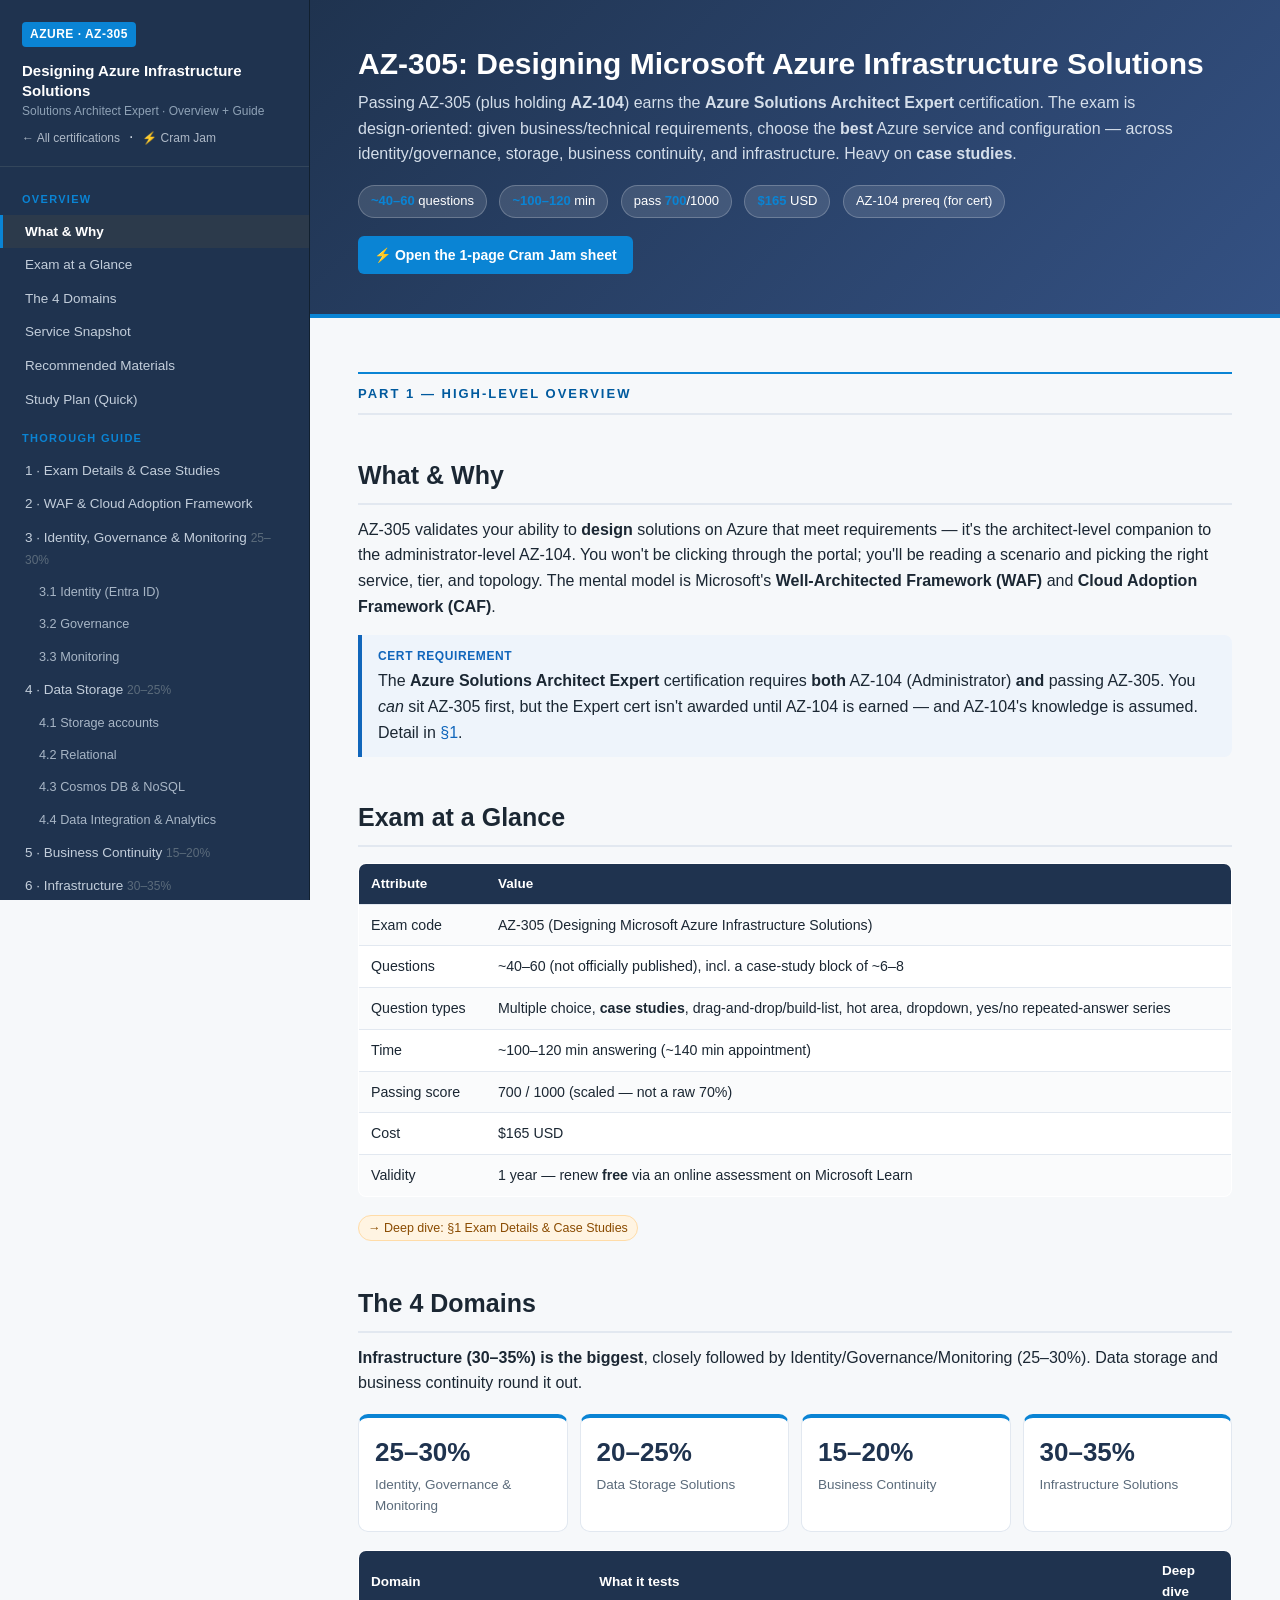
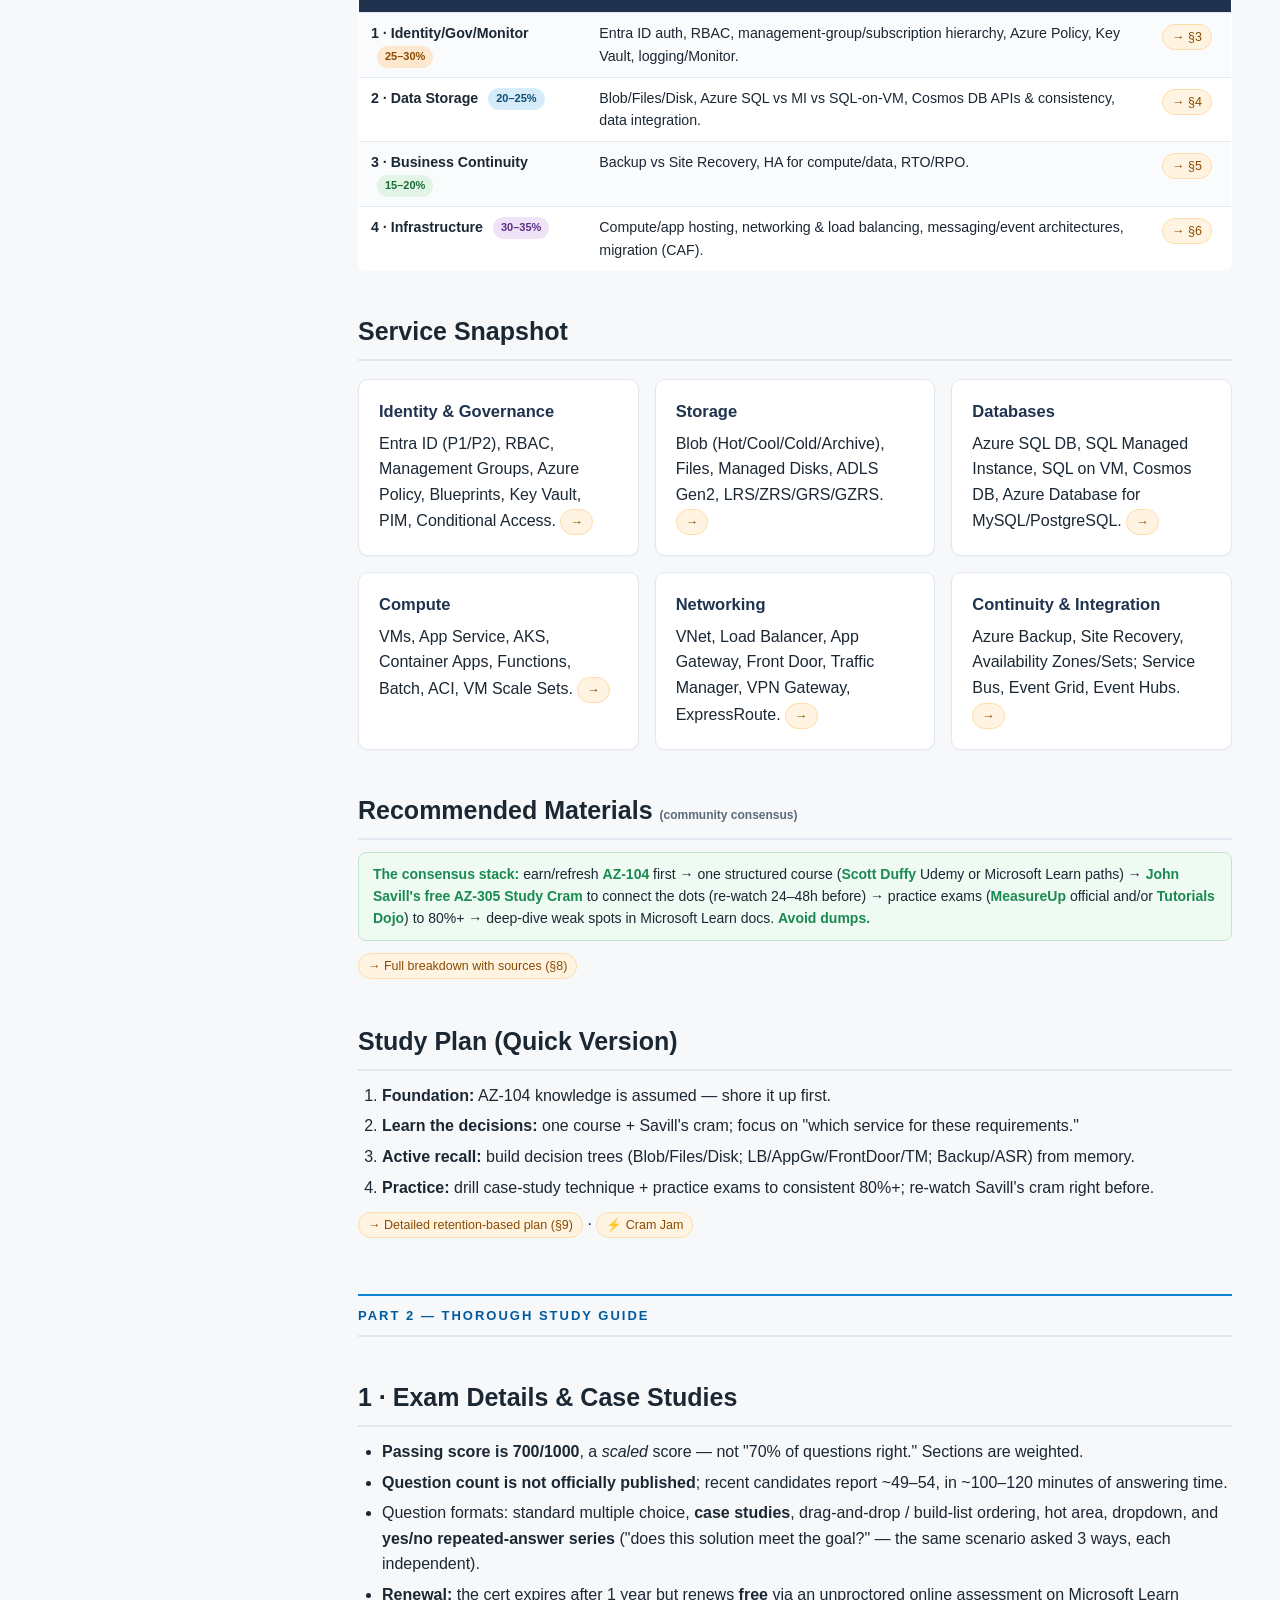
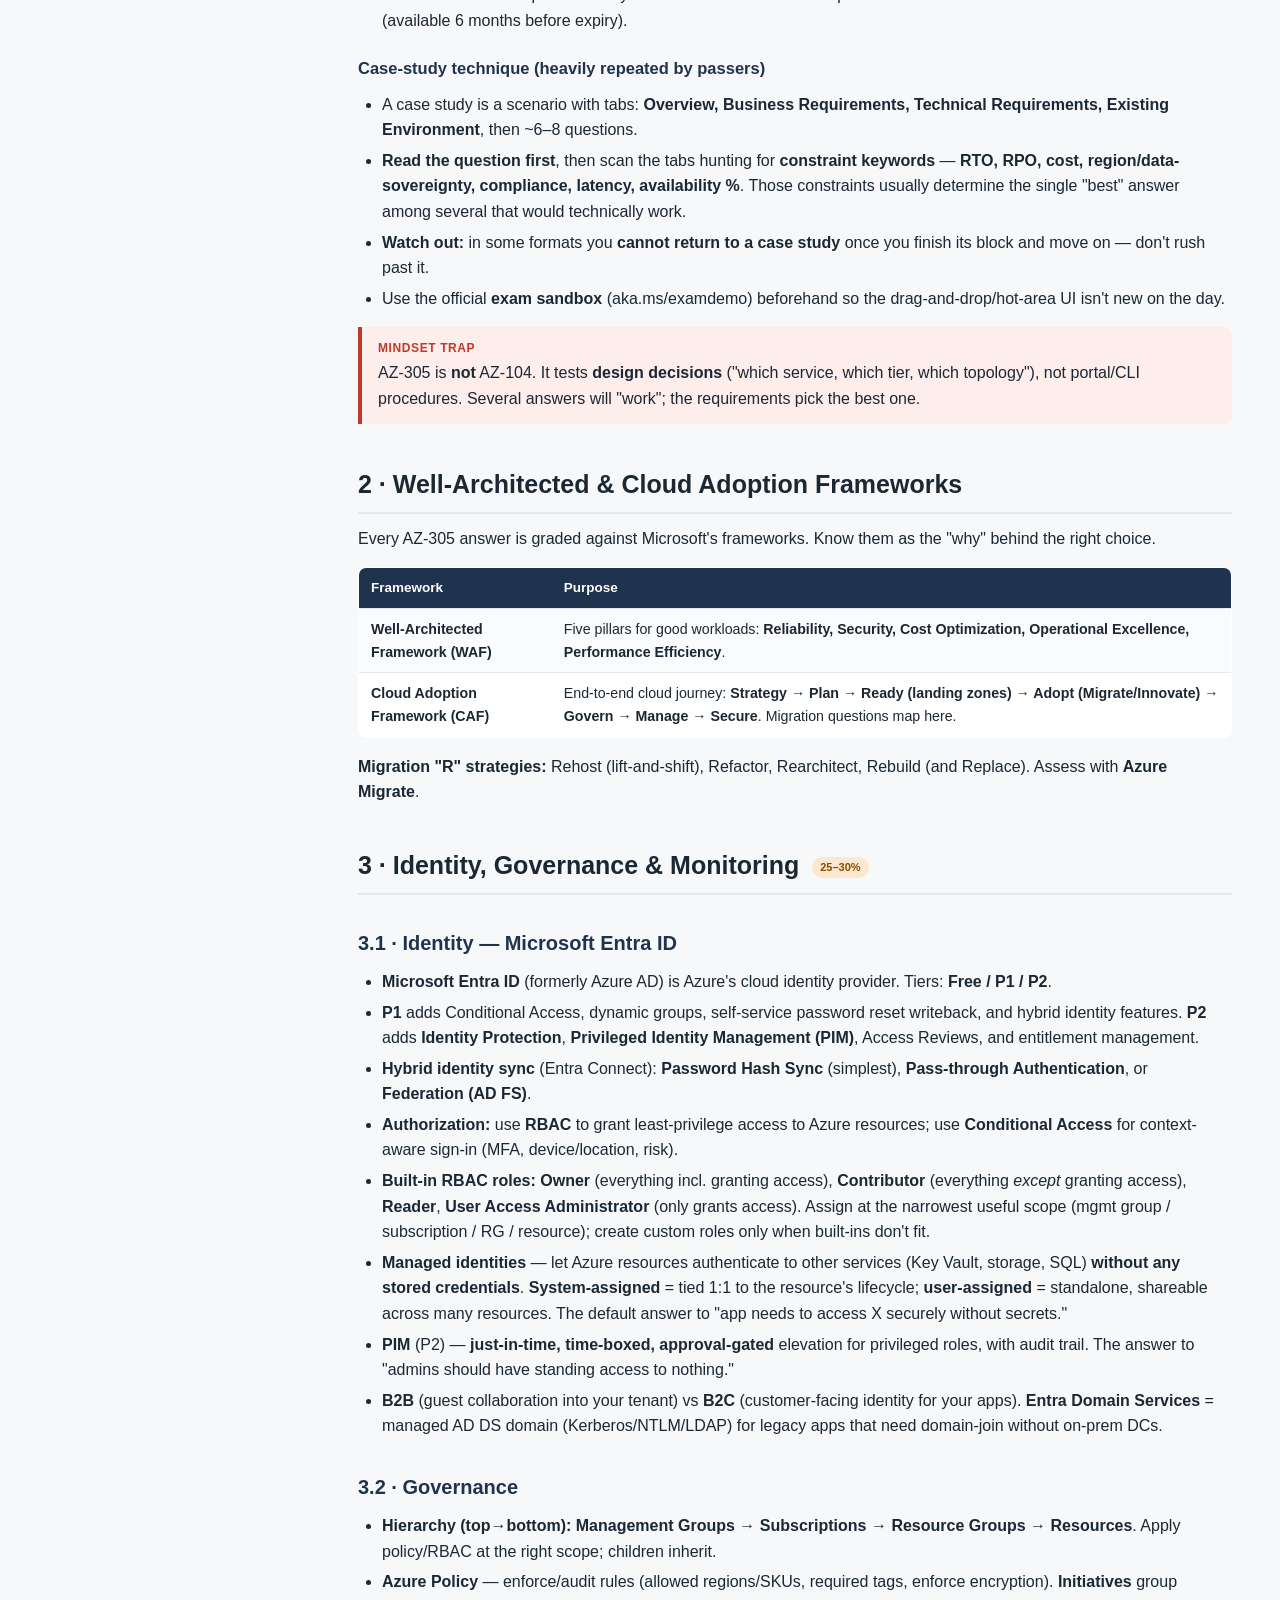
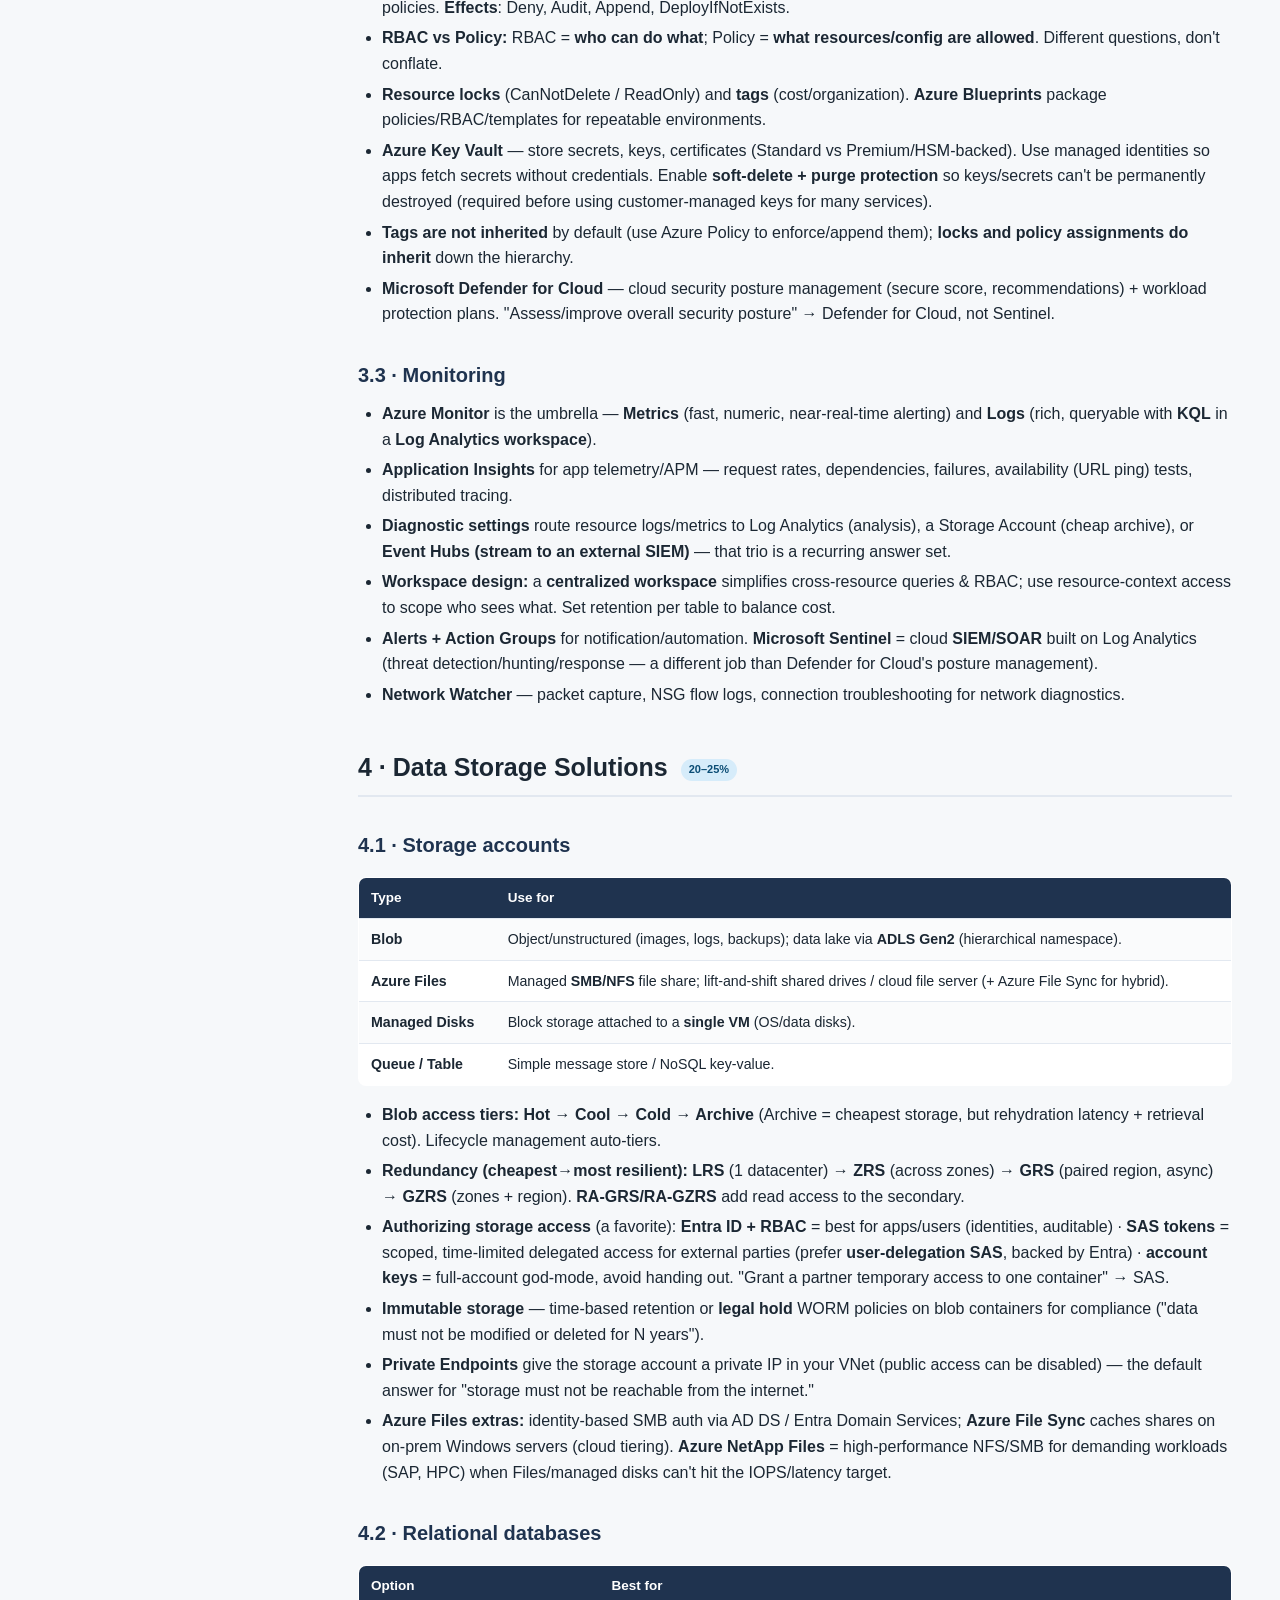
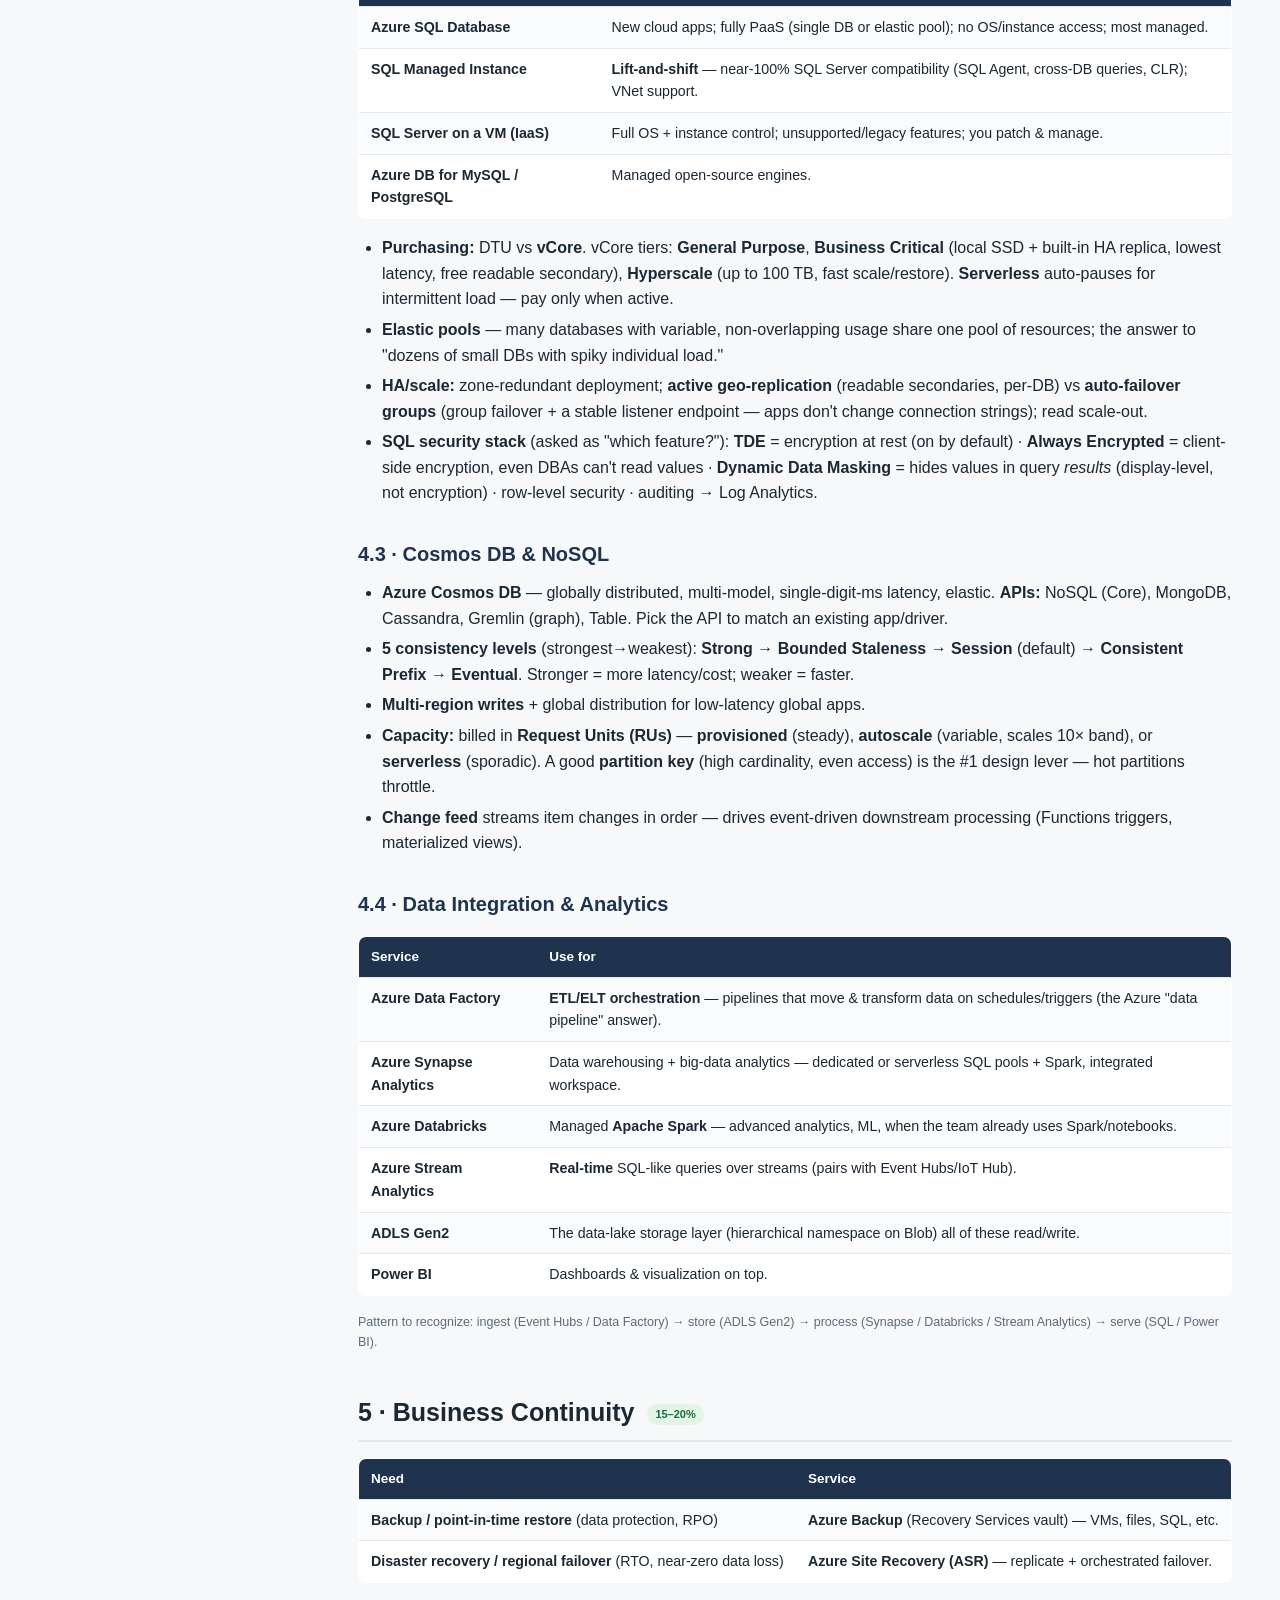
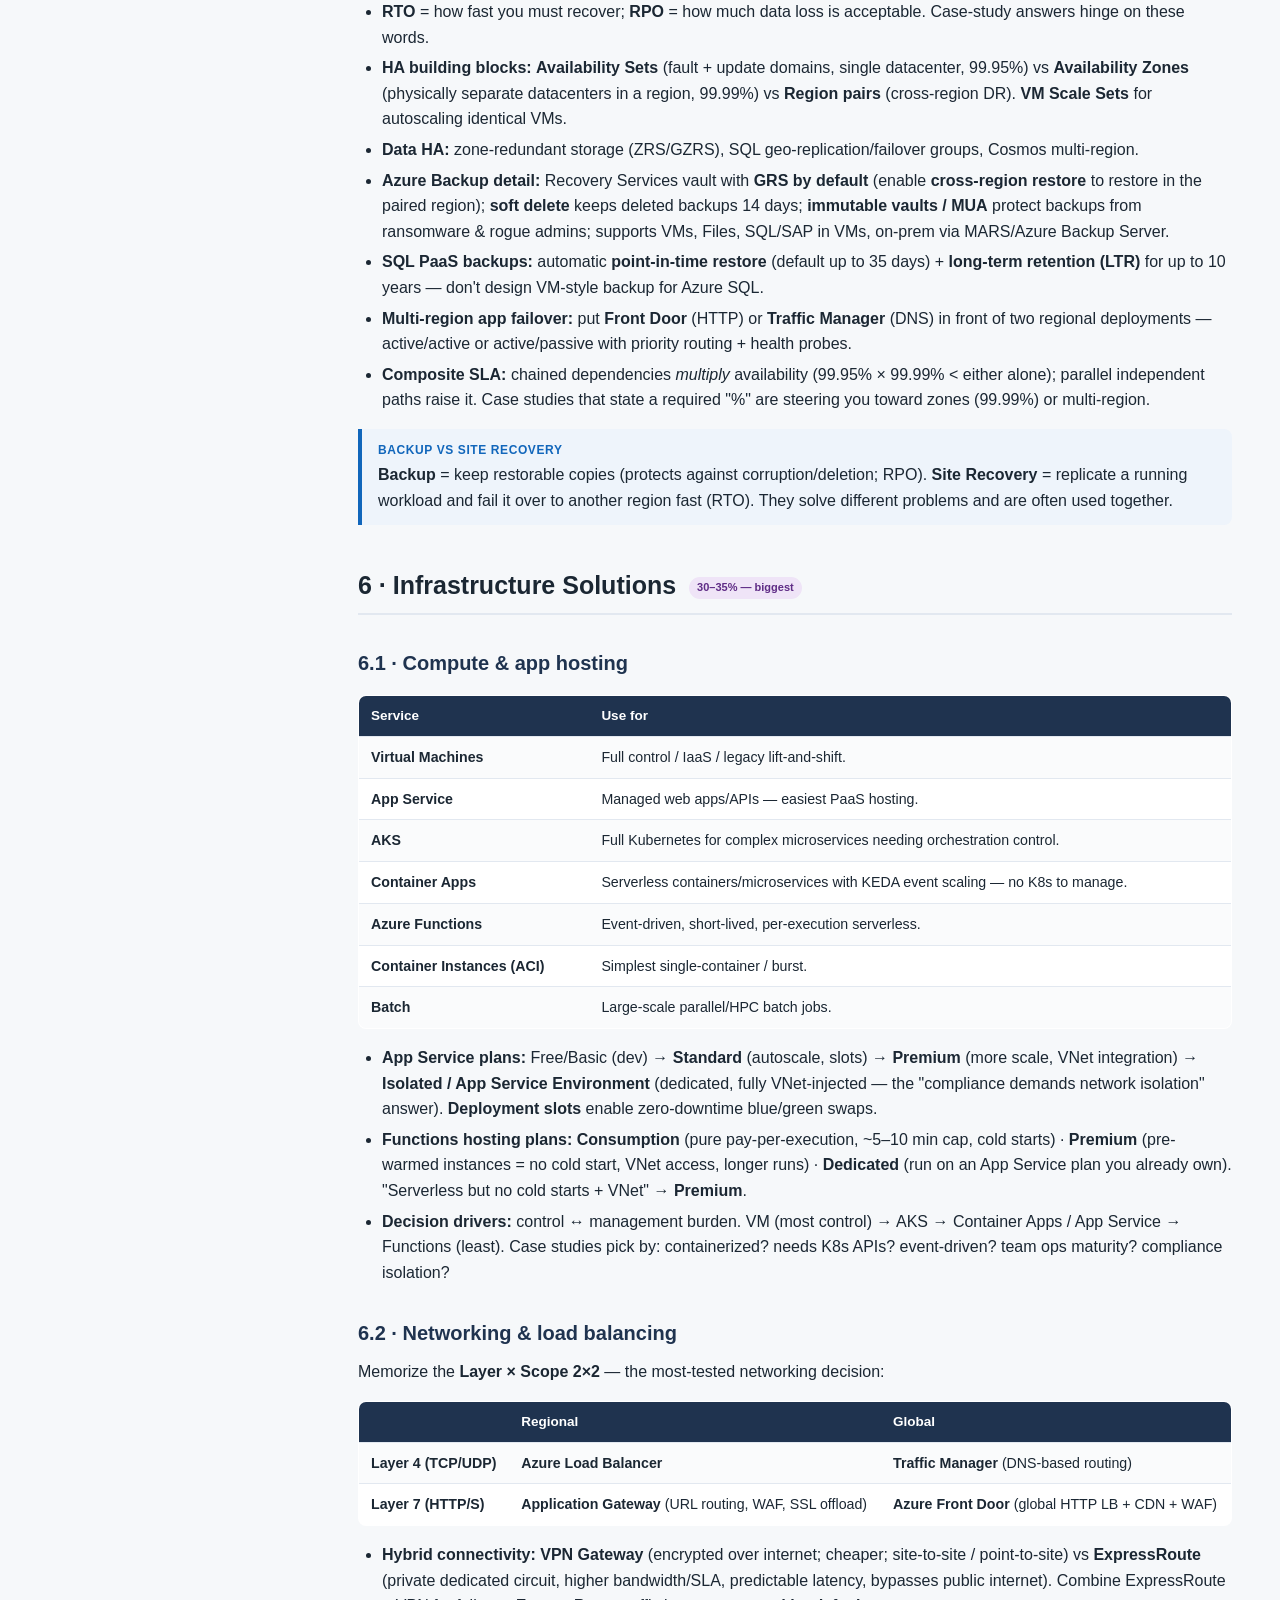
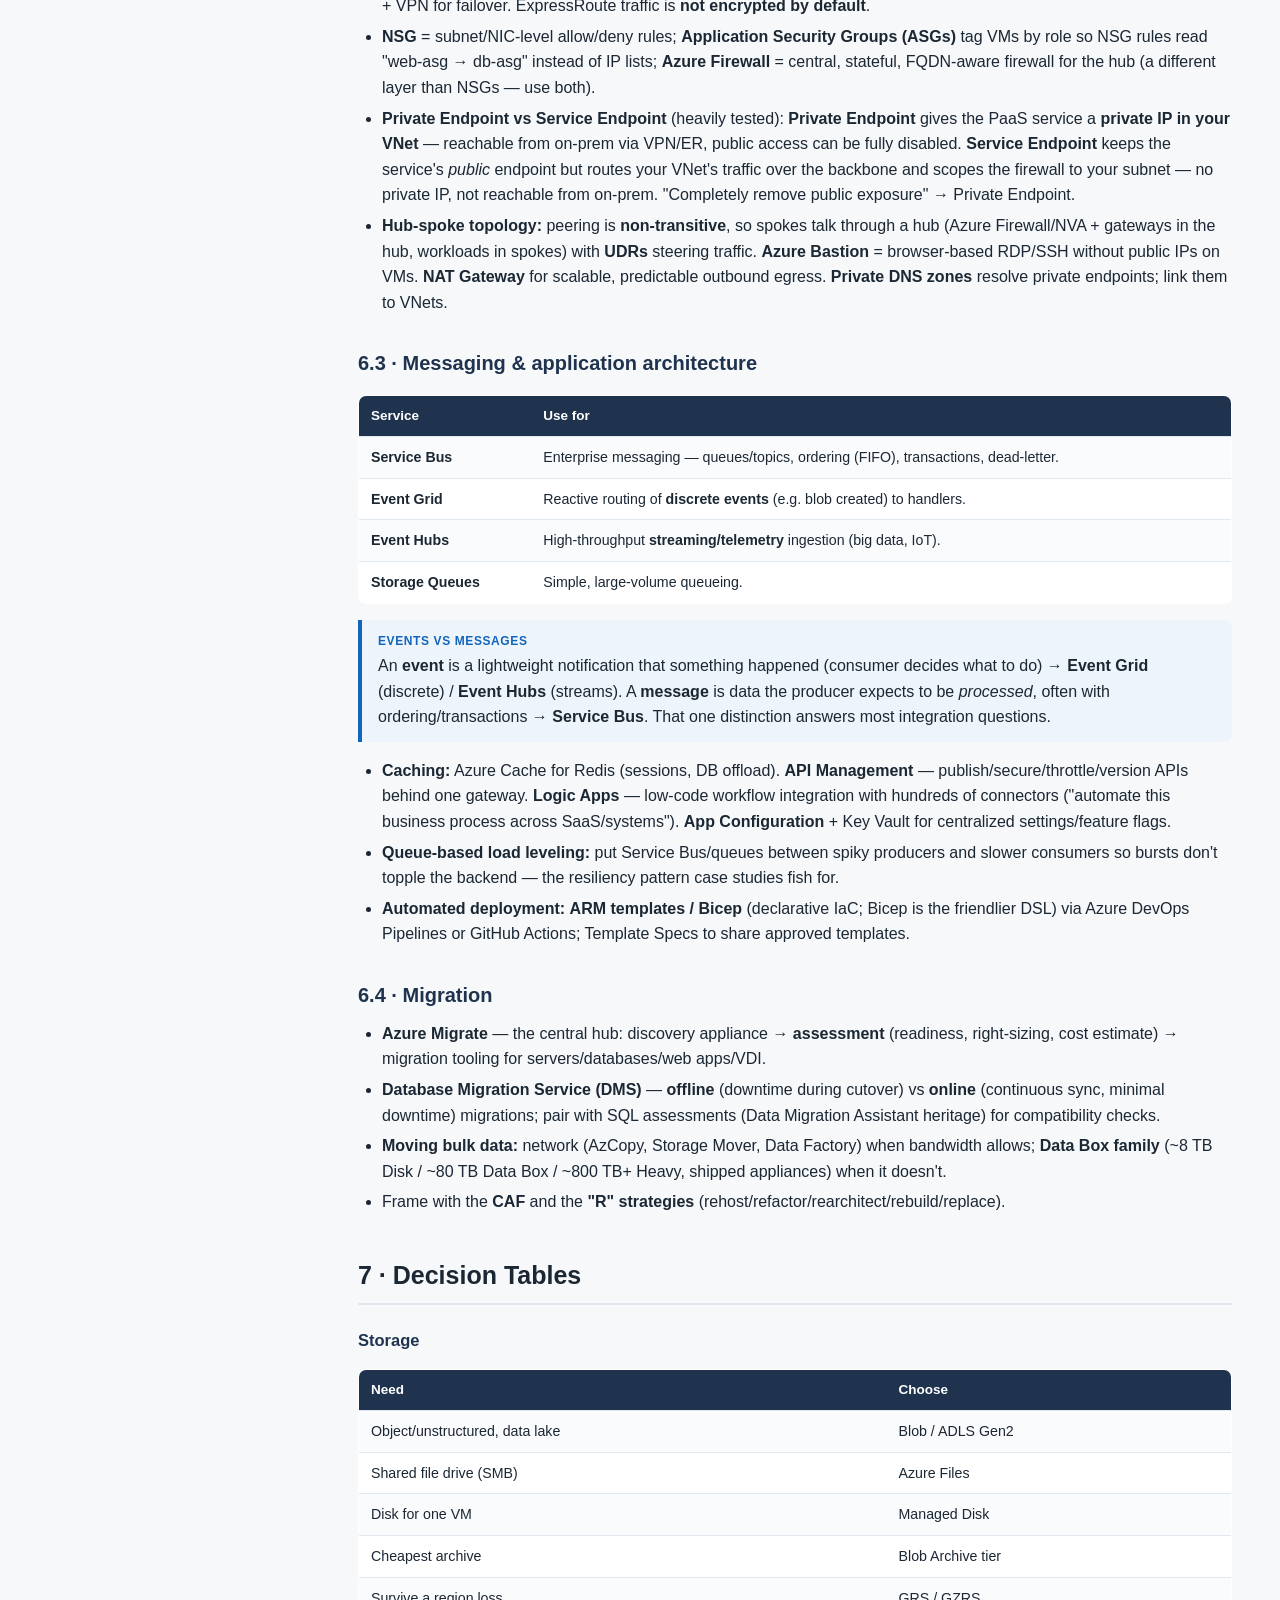
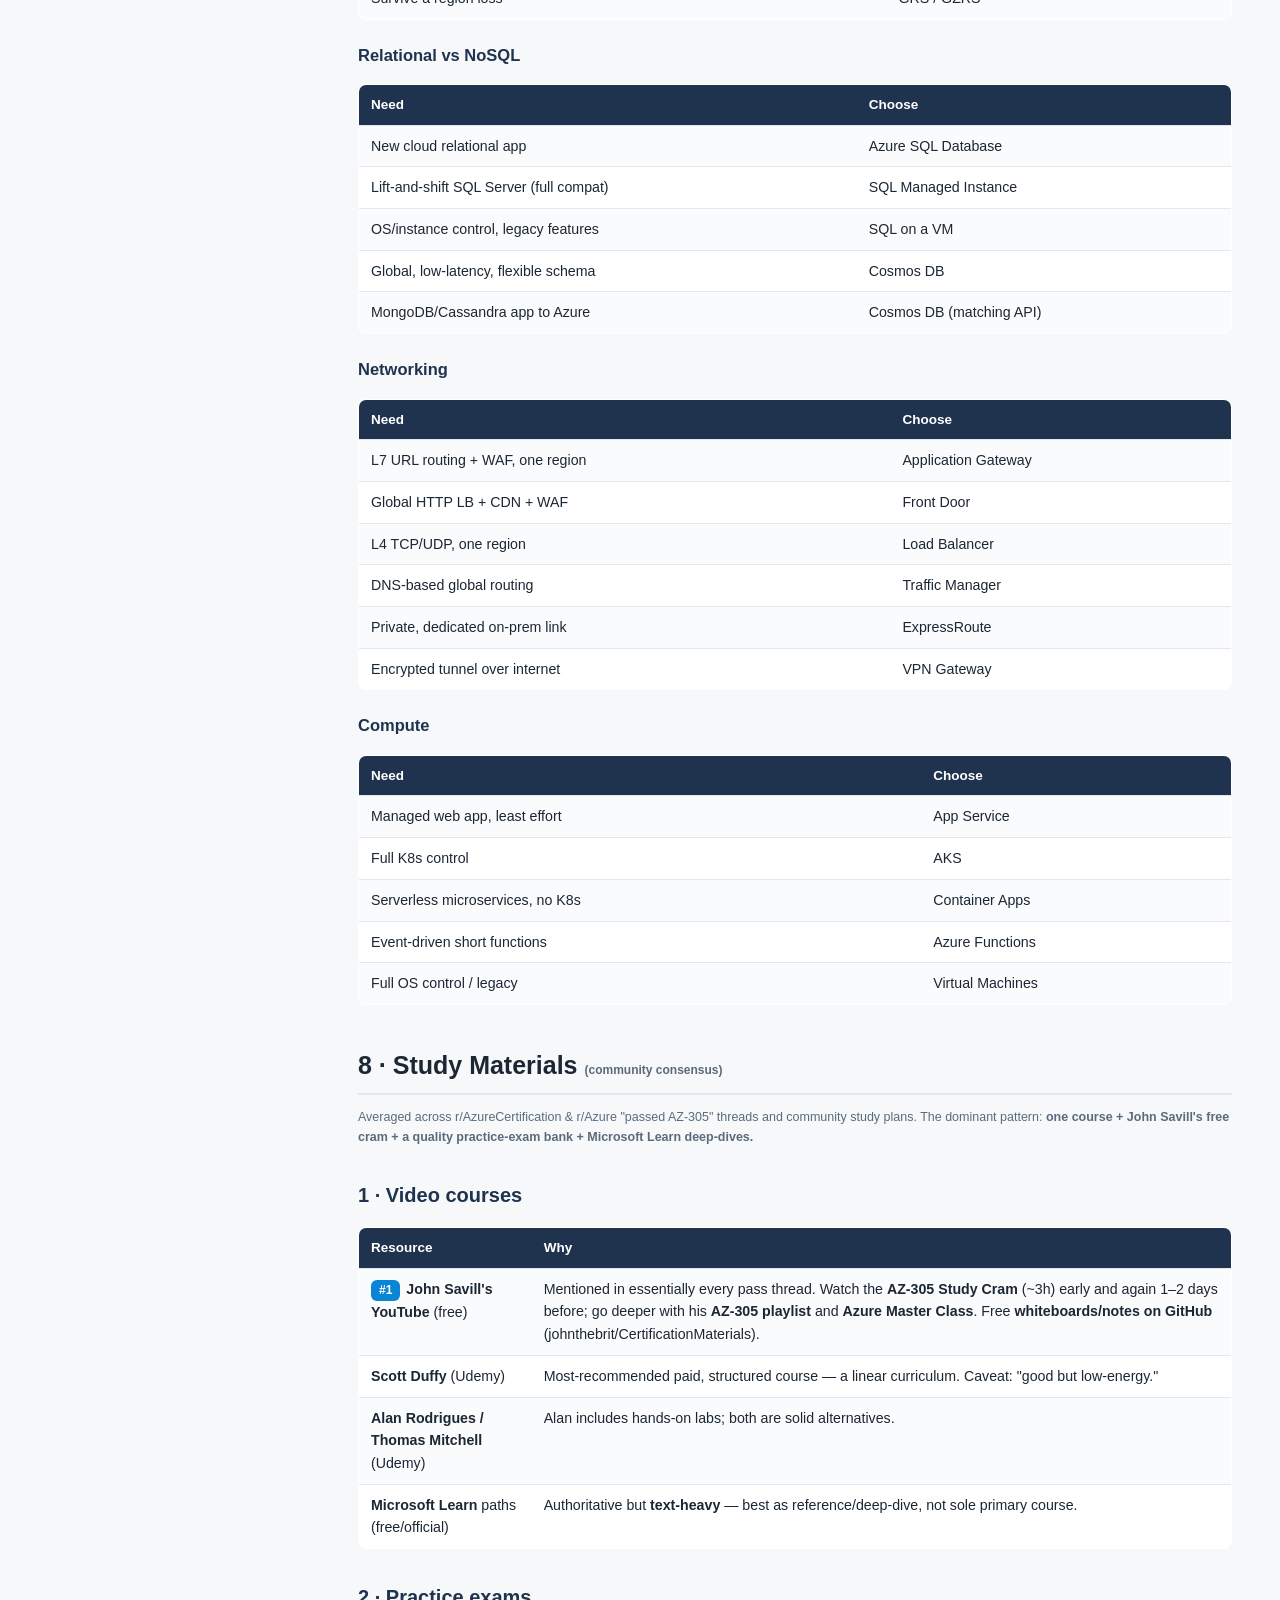
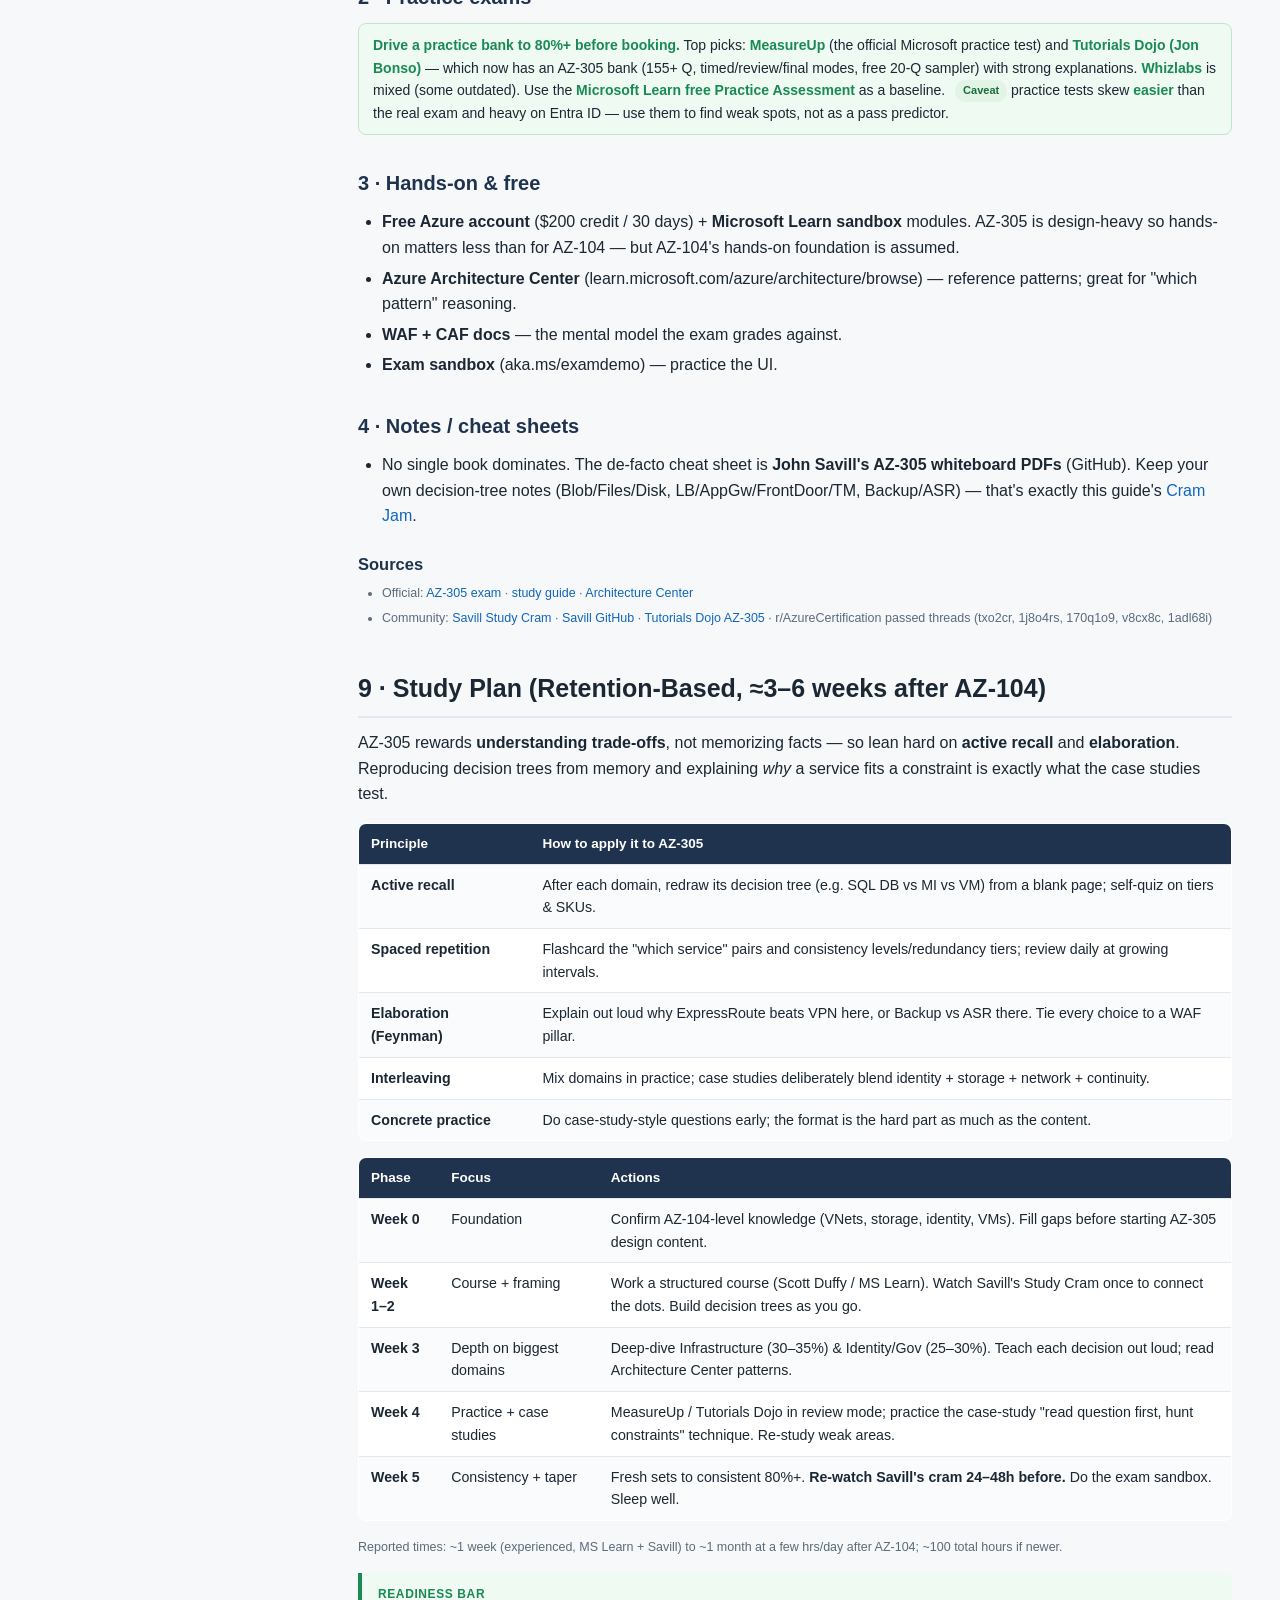
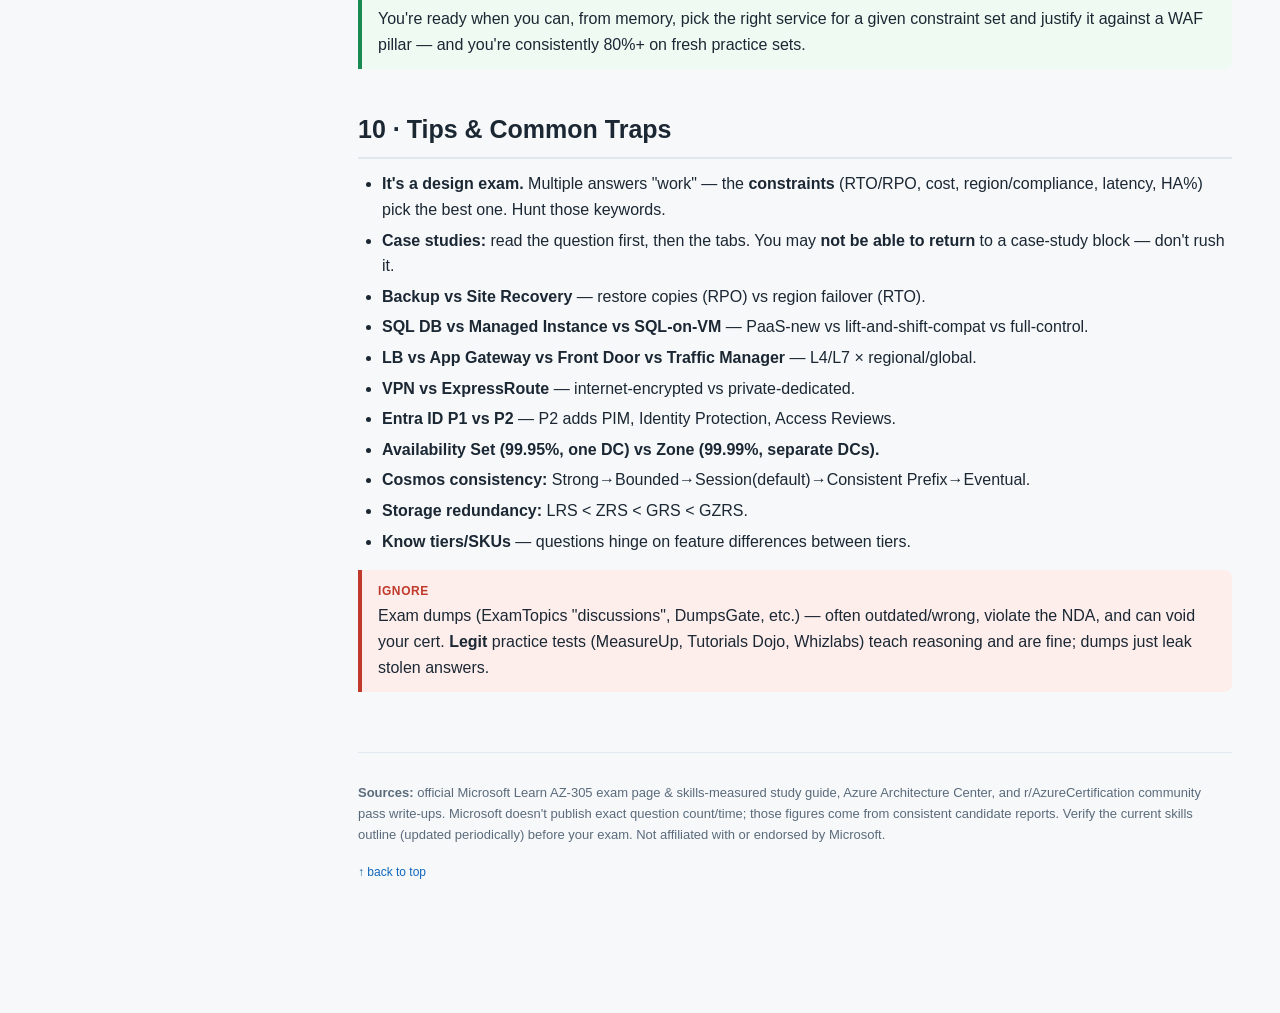
==== commit 257655d2: "Expand AZ-305 thorough guide with exam-critical depth Add: built-in RBAC roles, managed identities (" ====
--- a/az-305/index.html
+++ b/az-305/index.html
@@ -36,6 +36,7 @@
       <a href="#d2-storage" class="lvl2">4.1 Storage accounts</a>
       <a href="#d2-rel" class="lvl2">4.2 Relational</a>
       <a href="#d2-nosql" class="lvl2">4.3 Cosmos DB &amp; NoSQL</a>
+      <a href="#d2-integration" class="lvl2">4.4 Data Integration &amp; Analytics</a>
       <a href="#t-d3">5 · Business Continuity <span class="kbd">15–20%</span></a>
       <a href="#t-d4">6 · Infrastructure <span class="kbd">30–35%</span></a>
       <a href="#d4-compute" class="lvl2">6.1 Compute &amp; app hosting</a>
@@ -173,8 +174,11 @@
         <li><b>Microsoft Entra ID</b> (formerly Azure AD) is Azure's cloud identity provider. Tiers: <b>Free / P1 / P2</b>.</li>
         <li><b>P1</b> adds Conditional Access, dynamic groups, self-service password reset writeback, and hybrid identity features. <b>P2</b> adds <b>Identity Protection</b>, <b>Privileged Identity Management (PIM)</b>, Access Reviews, and entitlement management.</li>
         <li><b>Hybrid identity sync</b> (Entra Connect): <b>Password Hash Sync</b> (simplest), <b>Pass-through Authentication</b>, or <b>Federation (AD FS)</b>.</li>
-        <li><b>Authorization:</b> use <b>RBAC</b> to grant least-privilege access to Azure resources; use <b>Conditional Access</b> for context-aware sign-in (MFA, device/location).</li>
-        <li><b>B2B</b> (guest collaboration) vs <b>B2C</b> (customer-facing identity).</li>
+        <li><b>Authorization:</b> use <b>RBAC</b> to grant least-privilege access to Azure resources; use <b>Conditional Access</b> for context-aware sign-in (MFA, device/location, risk).</li>
+        <li><b>Built-in RBAC roles:</b> <b>Owner</b> (everything incl. granting access), <b>Contributor</b> (everything <i>except</i> granting access), <b>Reader</b>, <b>User Access Administrator</b> (only grants access). Assign at the narrowest useful scope (mgmt group / subscription / RG / resource); create custom roles only when built-ins don't fit.</li>
+        <li><b>Managed identities</b> — let Azure resources authenticate to other services (Key Vault, storage, SQL) <b>without any stored credentials</b>. <b>System-assigned</b> = tied 1:1 to the resource's lifecycle; <b>user-assigned</b> = standalone, shareable across many resources. The default answer to "app needs to access X securely without secrets."</li>
+        <li><b>PIM</b> (P2) — <b>just-in-time, time-boxed, approval-gated</b> elevation for privileged roles, with audit trail. The answer to "admins should have standing access to nothing."</li>
+        <li><b>B2B</b> (guest collaboration into your tenant) vs <b>B2C</b> (customer-facing identity for your apps). <b>Entra Domain Services</b> = managed AD DS domain (Kerberos/NTLM/LDAP) for legacy apps that need domain-join without on-prem DCs.</li>
       </ul>
 
       <h3 id="d1-gov">3.2 · Governance</h3>
@@ -183,14 +187,19 @@
         <li><b>Azure Policy</b> — enforce/audit rules (allowed regions/SKUs, required tags, enforce encryption). <b>Initiatives</b> group policies. <b>Effects</b>: Deny, Audit, Append, DeployIfNotExists.</li>
         <li><b>RBAC vs Policy:</b> RBAC = <b>who can do what</b>; Policy = <b>what resources/config are allowed</b>. Different questions, don't conflate.</li>
         <li><b>Resource locks</b> (CanNotDelete / ReadOnly) and <b>tags</b> (cost/organization). <b>Azure Blueprints</b> package policies/RBAC/templates for repeatable environments.</li>
-        <li><b>Azure Key Vault</b> — store secrets, keys, certificates (Standard vs Premium/HSM-backed). Use managed identities so apps fetch secrets without credentials.</li>
+        <li><b>Azure Key Vault</b> — store secrets, keys, certificates (Standard vs Premium/HSM-backed). Use managed identities so apps fetch secrets without credentials. Enable <b>soft-delete + purge protection</b> so keys/secrets can't be permanently destroyed (required before using customer-managed keys for many services).</li>
+        <li><b>Tags are not inherited</b> by default (use Azure Policy to enforce/append them); <b>locks and policy assignments do inherit</b> down the hierarchy.</li>
+        <li><b>Microsoft Defender for Cloud</b> — cloud security posture management (secure score, recommendations) + workload protection plans. "Assess/improve overall security posture" → Defender for Cloud, not Sentinel.</li>
       </ul>
 
       <h3 id="d1-mon">3.3 · Monitoring</h3>
       <ul>
-        <li><b>Azure Monitor</b> is the umbrella. <b>Log Analytics workspace</b> stores logs; query with <b>KQL</b>. <b>Application Insights</b> for app telemetry/APM.</li>
-        <li><b>Diagnostic settings</b> route resource logs/metrics to Log Analytics, a Storage Account (archive), or Event Hubs (stream to SIEM).</li>
-        <li><b>Alerts + Action Groups</b> for notification/automation. <b>Microsoft Sentinel</b> = cloud SIEM/SOAR built on Log Analytics.</li>
+        <li><b>Azure Monitor</b> is the umbrella — <b>Metrics</b> (fast, numeric, near-real-time alerting) and <b>Logs</b> (rich, queryable with <b>KQL</b> in a <b>Log Analytics workspace</b>).</li>
+        <li><b>Application Insights</b> for app telemetry/APM — request rates, dependencies, failures, availability (URL ping) tests, distributed tracing.</li>
+        <li><b>Diagnostic settings</b> route resource logs/metrics to Log Analytics (analysis), a Storage Account (cheap archive), or <b>Event Hubs (stream to an external SIEM)</b> — that trio is a recurring answer set.</li>
+        <li><b>Workspace design:</b> a <b>centralized workspace</b> simplifies cross-resource queries &amp; RBAC; use resource-context access to scope who sees what. Set retention per table to balance cost.</li>
+        <li><b>Alerts + Action Groups</b> for notification/automation. <b>Microsoft Sentinel</b> = cloud <b>SIEM/SOAR</b> built on Log Analytics (threat detection/hunting/response — a different job than Defender for Cloud's posture management).</li>
+        <li><b>Network Watcher</b> — packet capture, NSG flow logs, connection troubleshooting for network diagnostics.</li>
       </ul>
     </section>
 
@@ -209,6 +218,10 @@
       <ul>
         <li><b>Blob access tiers:</b> <b>Hot → Cool → Cold → Archive</b> (Archive = cheapest storage, but rehydration latency + retrieval cost). Lifecycle management auto-tiers.</li>
         <li><b>Redundancy (cheapest→most resilient):</b> <b>LRS</b> (1 datacenter) → <b>ZRS</b> (across zones) → <b>GRS</b> (paired region, async) → <b>GZRS</b> (zones + region). <b>RA-GRS/RA-GZRS</b> add read access to the secondary.</li>
+        <li><b>Authorizing storage access</b> (a favorite): <b>Entra ID + RBAC</b> = best for apps/users (identities, auditable) · <b>SAS tokens</b> = scoped, time-limited delegated access for external parties (prefer <b>user-delegation SAS</b>, backed by Entra) · <b>account keys</b> = full-account god-mode, avoid handing out. "Grant a partner temporary access to one container" → SAS.</li>
+        <li><b>Immutable storage</b> — time-based retention or <b>legal hold</b> WORM policies on blob containers for compliance ("data must not be modified or deleted for N years").</li>
+        <li><b>Private Endpoints</b> give the storage account a private IP in your VNet (public access can be disabled) — the default answer for "storage must not be reachable from the internet."</li>
+        <li><b>Azure Files extras:</b> identity-based SMB auth via AD DS / Entra Domain Services; <b>Azure File Sync</b> caches shares on on-prem Windows servers (cloud tiering). <b>Azure NetApp Files</b> = high-performance NFS/SMB for demanding workloads (SAP, HPC) when Files/managed disks can't hit the IOPS/latency target.</li>
       </ul>
 
       <h3 id="d2-rel">4.2 · Relational databases</h3>
@@ -220,8 +233,10 @@
         <tr><td><b>Azure DB for MySQL / PostgreSQL</b></td><td>Managed open-source engines.</td></tr>
       </table>
       <ul>
-        <li><b>Purchasing:</b> DTU vs <b>vCore</b>. vCore tiers: <b>General Purpose</b>, <b>Business Critical</b> (local SSD + built-in HA replica, lowest latency), <b>Hyperscale</b> (up to 100 TB, fast scale/restore). <b>Serverless</b> auto-pause for intermittent load.</li>
-        <li><b>HA/scale:</b> active geo-replication, auto-failover groups, read replicas.</li>
+        <li><b>Purchasing:</b> DTU vs <b>vCore</b>. vCore tiers: <b>General Purpose</b>, <b>Business Critical</b> (local SSD + built-in HA replica, lowest latency, free readable secondary), <b>Hyperscale</b> (up to 100 TB, fast scale/restore). <b>Serverless</b> auto-pauses for intermittent load — pay only when active.</li>
+        <li><b>Elastic pools</b> — many databases with variable, non-overlapping usage share one pool of resources; the answer to "dozens of small DBs with spiky individual load."</li>
+        <li><b>HA/scale:</b> zone-redundant deployment; <b>active geo-replication</b> (readable secondaries, per-DB) vs <b>auto-failover groups</b> (group failover + a stable listener endpoint — apps don't change connection strings); read scale-out.</li>
+        <li><b>SQL security stack</b> (asked as "which feature?"): <b>TDE</b> = encryption at rest (on by default) · <b>Always Encrypted</b> = client-side encryption, even DBAs can't read values · <b>Dynamic Data Masking</b> = hides values in query <i>results</i> (display-level, not encryption) · row-level security · auditing → Log Analytics.</li>
       </ul>
 
       <h3 id="d2-nosql">4.3 · Cosmos DB &amp; NoSQL</h3>
@@ -229,7 +244,21 @@
         <li><b>Azure Cosmos DB</b> — globally distributed, multi-model, single-digit-ms latency, elastic. <b>APIs:</b> NoSQL (Core), MongoDB, Cassandra, Gremlin (graph), Table. Pick the API to match an existing app/driver.</li>
         <li><b>5 consistency levels</b> (strongest→weakest): <b>Strong → Bounded Staleness → Session</b> (default) <b>→ Consistent Prefix → Eventual</b>. Stronger = more latency/cost; weaker = faster.</li>
         <li><b>Multi-region writes</b> + global distribution for low-latency global apps.</li>
-      </ul>
+        <li><b>Capacity:</b> billed in <b>Request Units (RUs)</b> — <b>provisioned</b> (steady), <b>autoscale</b> (variable, scales 10× band), or <b>serverless</b> (sporadic). A good <b>partition key</b> (high cardinality, even access) is the #1 design lever — hot partitions throttle.</li>
+        <li><b>Change feed</b> streams item changes in order — drives event-driven downstream processing (Functions triggers, materialized views).</li>
+      </ul>
+
+      <h3 id="d2-integration">4.4 · Data Integration &amp; Analytics</h3>
+      <table>
+        <tr><th>Service</th><th>Use for</th></tr>
+        <tr><td><b>Azure Data Factory</b></td><td><b>ETL/ELT orchestration</b> — pipelines that move &amp; transform data on schedules/triggers (the Azure "data pipeline" answer).</td></tr>
+        <tr><td><b>Azure Synapse Analytics</b></td><td>Data warehousing + big-data analytics — dedicated or serverless SQL pools + Spark, integrated workspace.</td></tr>
+        <tr><td><b>Azure Databricks</b></td><td>Managed <b>Apache Spark</b> — advanced analytics, ML, when the team already uses Spark/notebooks.</td></tr>
+        <tr><td><b>Azure Stream Analytics</b></td><td><b>Real-time</b> SQL-like queries over streams (pairs with Event Hubs/IoT Hub).</td></tr>
+        <tr><td><b>ADLS Gen2</b></td><td>The data-lake storage layer (hierarchical namespace on Blob) all of these read/write.</td></tr>
+        <tr><td><b>Power BI</b></td><td>Dashboards &amp; visualization on top.</td></tr>
+      </table>
+      <p class="legend">Pattern to recognize: ingest (Event Hubs / Data Factory) → store (ADLS Gen2) → process (Synapse / Databricks / Stream Analytics) → serve (SQL / Power BI).</p>
     </section>
 
     <!-- DOMAIN 3 -->
@@ -244,6 +273,10 @@
         <li><b>RTO</b> = how fast you must recover; <b>RPO</b> = how much data loss is acceptable. Case-study answers hinge on these words.</li>
         <li><b>HA building blocks:</b> <b>Availability Sets</b> (fault + update domains, single datacenter, 99.95%) vs <b>Availability Zones</b> (physically separate datacenters in a region, 99.99%) vs <b>Region pairs</b> (cross-region DR). <b>VM Scale Sets</b> for autoscaling identical VMs.</li>
         <li><b>Data HA:</b> zone-redundant storage (ZRS/GZRS), SQL geo-replication/failover groups, Cosmos multi-region.</li>
+        <li><b>Azure Backup detail:</b> Recovery Services vault with <b>GRS by default</b> (enable <b>cross-region restore</b> to restore in the paired region); <b>soft delete</b> keeps deleted backups 14 days; <b>immutable vaults / MUA</b> protect backups from ransomware &amp; rogue admins; supports VMs, Files, SQL/SAP in VMs, on-prem via MARS/Azure Backup Server.</li>
+        <li><b>SQL PaaS backups:</b> automatic <b>point-in-time restore</b> (default up to 35 days) + <b>long-term retention (LTR)</b> for up to 10 years — don't design VM-style backup for Azure SQL.</li>
+        <li><b>Multi-region app failover:</b> put <b>Front Door</b> (HTTP) or <b>Traffic Manager</b> (DNS) in front of two regional deployments — active/active or active/passive with priority routing + health probes.</li>
+        <li><b>Composite SLA:</b> chained dependencies <i>multiply</i> availability (99.95% × 99.99% &lt; either alone); parallel independent paths raise it. Case studies that state a required "%" are steering you toward zones (99.99%) or multi-region.</li>
       </ul>
       <div class="callout note"><span class="lbl">Backup vs Site Recovery</span> <b>Backup</b> = keep restorable copies (protects against corruption/deletion; RPO). <b>Site Recovery</b> = replicate a running workload and fail it over to another region fast (RTO). They solve different problems and are often used together.</div>
     </section>
@@ -263,6 +296,11 @@
         <tr><td><b>Container Instances (ACI)</b></td><td>Simplest single-container / burst.</td></tr>
         <tr><td><b>Batch</b></td><td>Large-scale parallel/HPC batch jobs.</td></tr>
       </table>
+      <ul>
+        <li><b>App Service plans:</b> Free/Basic (dev) → <b>Standard</b> (autoscale, slots) → <b>Premium</b> (more scale, VNet integration) → <b>Isolated / App Service Environment</b> (dedicated, fully VNet-injected — the "compliance demands network isolation" answer). <b>Deployment slots</b> enable zero-downtime blue/green swaps.</li>
+        <li><b>Functions hosting plans:</b> <b>Consumption</b> (pure pay-per-execution, ~5–10 min cap, cold starts) · <b>Premium</b> (pre-warmed instances = no cold start, VNet access, longer runs) · <b>Dedicated</b> (run on an App Service plan you already own). "Serverless but no cold starts + VNet" → <b>Premium</b>.</li>
+        <li><b>Decision drivers:</b> control ↔ management burden. VM (most control) → AKS → Container Apps / App Service → Functions (least). Case studies pick by: containerized? needs K8s APIs? event-driven? team ops maturity? compliance isolation?</li>
+      </ul>
 
       <h3 id="d4-network">6.2 · Networking &amp; load balancing</h3>
       <p>Memorize the <b>Layer × Scope 2×2</b> — the most-tested networking decision:</p>
@@ -272,8 +310,10 @@
         <tr><td><b>Layer 7 (HTTP/S)</b></td><td><b>Application Gateway</b> (URL routing, WAF, SSL offload)</td><td><b>Azure Front Door</b> (global HTTP LB + CDN + WAF)</td></tr>
       </table>
       <ul>
-        <li><b>Hybrid connectivity:</b> <b>VPN Gateway</b> (encrypted over internet; cheaper; site-to-site / point-to-site) vs <b>ExpressRoute</b> (private dedicated circuit, higher bandwidth/SLA, predictable latency, bypasses public internet). Combine ExpressRoute + VPN for failover.</li>
-        <li><b>VNet</b> segmentation, NSGs (network security groups), Azure Firewall, Private Endpoints/Private Link, VNet peering + hub-spoke.</li>
+        <li><b>Hybrid connectivity:</b> <b>VPN Gateway</b> (encrypted over internet; cheaper; site-to-site / point-to-site) vs <b>ExpressRoute</b> (private dedicated circuit, higher bandwidth/SLA, predictable latency, bypasses public internet). Combine ExpressRoute + VPN for failover. ExpressRoute traffic is <b>not encrypted by default</b>.</li>
+        <li><b>NSG</b> = subnet/NIC-level allow/deny rules; <b>Application Security Groups (ASGs)</b> tag VMs by role so NSG rules read "web-asg → db-asg" instead of IP lists; <b>Azure Firewall</b> = central, stateful, FQDN-aware firewall for the hub (a different layer than NSGs — use both).</li>
+        <li><b>Private Endpoint vs Service Endpoint</b> (heavily tested): <b>Private Endpoint</b> gives the PaaS service a <b>private IP in your VNet</b> — reachable from on-prem via VPN/ER, public access can be fully disabled. <b>Service Endpoint</b> keeps the service's <i>public</i> endpoint but routes your VNet's traffic over the backbone and scopes the firewall to your subnet — no private IP, not reachable from on-prem. "Completely remove public exposure" → Private Endpoint.</li>
+        <li><b>Hub-spoke topology:</b> peering is <b>non-transitive</b>, so spokes talk through a hub (Azure Firewall/NVA + gateways in the hub, workloads in spokes) with <b>UDRs</b> steering traffic. <b>Azure Bastion</b> = browser-based RDP/SSH without public IPs on VMs. <b>NAT Gateway</b> for scalable, predictable outbound egress. <b>Private DNS zones</b> resolve private endpoints; link them to VNets.</li>
       </ul>
 
       <h3 id="d4-app">6.3 · Messaging &amp; application architecture</h3>
@@ -284,13 +324,19 @@
         <tr><td><b>Event Hubs</b></td><td>High-throughput <b>streaming/telemetry</b> ingestion (big data, IoT).</td></tr>
         <tr><td><b>Storage Queues</b></td><td>Simple, large-volume queueing.</td></tr>
       </table>
-      <p><b>Caching:</b> Azure Cache for Redis. <b>API integration:</b> API Management. <b>Config:</b> App Configuration + Key Vault.</p>
+      <div class="callout note"><span class="lbl">Events vs messages</span> An <b>event</b> is a lightweight notification that something happened (consumer decides what to do) → <b>Event Grid</b> (discrete) / <b>Event Hubs</b> (streams). A <b>message</b> is data the producer expects to be <i>processed</i>, often with ordering/transactions → <b>Service Bus</b>. That one distinction answers most integration questions.</div>
+      <ul>
+        <li><b>Caching:</b> Azure Cache for Redis (sessions, DB offload). <b>API Management</b> — publish/secure/throttle/version APIs behind one gateway. <b>Logic Apps</b> — low-code workflow integration with hundreds of connectors ("automate this business process across SaaS/systems"). <b>App Configuration</b> + Key Vault for centralized settings/feature flags.</li>
+        <li><b>Queue-based load leveling:</b> put Service Bus/queues between spiky producers and slower consumers so bursts don't topple the backend — the resiliency pattern case studies fish for.</li>
+        <li><b>Automated deployment:</b> <b>ARM templates / Bicep</b> (declarative IaC; Bicep is the friendlier DSL) via Azure DevOps Pipelines or GitHub Actions; Template Specs to share approved templates.</li>
+      </ul>
 
       <h3 id="d4-migrate">6.4 · Migration</h3>
       <ul>
-        <li><b>Azure Migrate</b> — central hub to assess &amp; migrate servers, databases, and apps.</li>
-        <li><b>Database Migration Service (DMS)</b> for databases; <b>Data Box</b> for offline bulk data transfer.</li>
-        <li>Frame with the <b>CAF</b> and the <b>"R" strategies</b> (rehost/refactor/rearchitect/rebuild).</li>
+        <li><b>Azure Migrate</b> — the central hub: discovery appliance → <b>assessment</b> (readiness, right-sizing, cost estimate) → migration tooling for servers/databases/web apps/VDI.</li>
+        <li><b>Database Migration Service (DMS)</b> — <b>offline</b> (downtime during cutover) vs <b>online</b> (continuous sync, minimal downtime) migrations; pair with SQL assessments (Data Migration Assistant heritage) for compatibility checks.</li>
+        <li><b>Moving bulk data:</b> network (AzCopy, Storage Mover, Data Factory) when bandwidth allows; <b>Data Box family</b> (~8 TB Disk / ~80 TB Data Box / ~800 TB+ Heavy, shipped appliances) when it doesn't.</li>
+        <li>Frame with the <b>CAF</b> and the <b>"R" strategies</b> (rehost/refactor/rearchitect/rebuild/replace).</li>
       </ul>
     </section>
 
